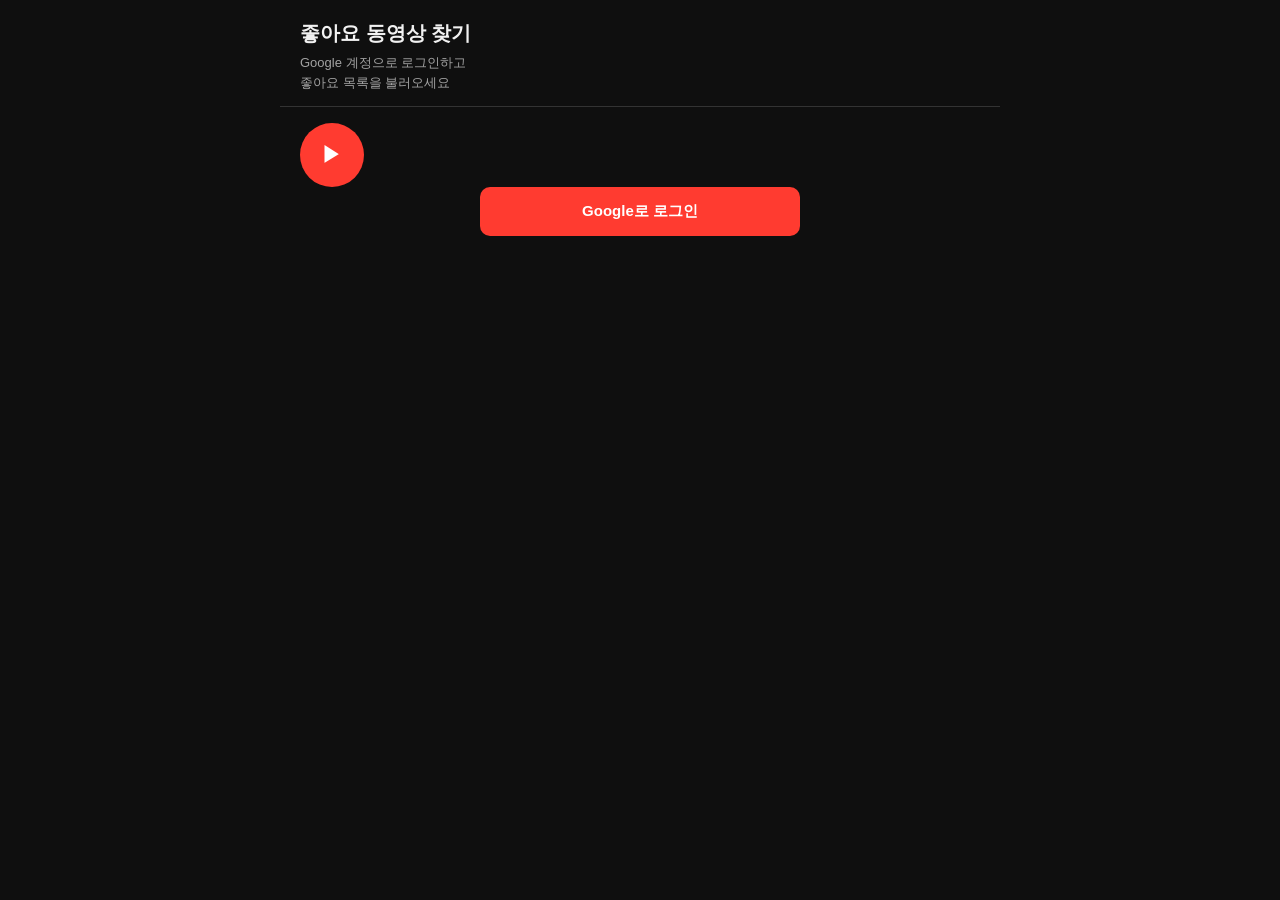
==== index.html @ 2f057a2c "Add files via upload" ====
<!DOCTYPE html>
<html lang="ko">
<head>
<meta charset="UTF-8" />
<meta name="viewport" content="width=device-width, initial-scale=1.0, viewport-fit=cover" />
<title>좋아요 동영상 찾기</title>
<link rel="stylesheet" href="styles.css" />
<script src="https://accounts.google.com/gsi/client" async defer></script>
</head>
<body>
  <div class="app">

    <!-- ===== 설정(클라이언트 ID 입력) 화면 ===== -->
    <section id="screen-setup" class="screen active">
      <header class="topbar">
        <h1>좋아요 동영상 찾기</h1>
        <p class="subtitle">유튜브에 좋아요 표시한 영상을 빠르게 검색하세요</p>
      </header>

      <main class="content">
        <div class="section">
          <div class="section-title"><span>처음 한 번만 설정하면 돼요</span></div>
          <ol class="setup-steps">
            <li><a href="https://console.cloud.google.com/apis/library/youtube.googleapis.com" target="_blank" rel="noopener">Google Cloud Console</a>에서 프로젝트를 만들고 <b>YouTube Data API v3</b>를 사용 설정하세요.</li>
            <li><a href="https://console.cloud.google.com/apis/credentials" target="_blank" rel="noopener">사용자 인증 정보</a> 메뉴에서 <b>OAuth 클라이언트 ID</b>(웹 애플리케이션)를 만드세요.</li>
            <li>승인된 자바스크립트 원본에 <code id="originHint">http://localhost:4174</code> 를 추가하세요.</li>
            <li>발급된 <b>클라이언트 ID</b>를 아래에 붙여넣으세요.</li>
          </ol>
          <input type="text" id="clientIdInput" class="text-input" placeholder="xxxxxxxx.apps.googleusercontent.com" />
          <p class="hint-text">클라이언트 ID는 이 브라우저에만 저장되며 외부로 전송되지 않아요.</p>
        </div>
        <div class="bottom-spacer"></div>
      </main>

      <div class="bottom-bar">
        <button type="button" id="saveClientIdBtn" class="primary-btn" disabled>저장하고 시작하기</button>
      </div>
    </section>

    <!-- ===== 로그인 화면 ===== -->
    <section id="screen-login" class="screen">
      <header class="topbar">
        <h1>좋아요 동영상 찾기</h1>
        <p class="subtitle">Google 계정으로 로그인하고<br />좋아요 목록을 불러오세요</p>
      </header>
      <main class="content center-content">
        <div class="login-icon">▶</div>
        <button type="button" id="loginBtn" class="primary-btn wide-btn">Google로 로그인</button>
      </main>
    </section>

    <!-- ===== 메인(검색) 화면 ===== -->
    <section id="screen-main" class="screen">
      <header class="topbar main-topbar">
        <div class="topbar-row">
          <h1>좋아요 동영상 찾기</h1>
          <button type="button" id="settingsBtn" class="icon-btn" title="설정">⋮</button>
        </div>
        <div class="sync-status" id="syncStatus">아직 동기화하지 않았어요</div>
      </header>

      <div class="search-bar">
        <input type="text" id="searchInput" class="search-input" placeholder="제목 또는 채널명으로 검색" />
        <select id="channelFilter" class="channel-select">
          <option value="">모든 채널</option>
        </select>
        <select id="sortSelect" class="channel-select">
          <option value="recent">최근 좋아요순</option>
          <option value="oldest">오래된 좋아요순</option>
          <option value="title">제목순</option>
          <option value="channel">채널순</option>
        </select>
      </div>

      <div class="result-count" id="resultCount"></div>

      <main class="content video-list" id="videoList"></main>

      <div class="bottom-bar">
        <button type="button" id="syncBtn" class="primary-btn">전체 동기화</button>
      </div>
    </section>

    <!-- ===== 동기화 진행 화면 ===== -->
    <section id="screen-syncing" class="screen">
      <div class="loading-wrap">
        <div class="spinner"></div>
        <div class="loading-text" id="syncingText">좋아요 목록을 불러오는 중...</div>
        <div class="loading-sub" id="syncingCount">0개</div>
      </div>
    </section>

  </div>

  <div class="settings-menu" id="settingsMenu" hidden>
    <button type="button" id="resyncMenuBtn" class="menu-item">전체 동기화</button>
    <button type="button" id="logoutMenuBtn" class="menu-item">로그아웃</button>
  </div>

  <div class="toast" id="toast"></div>

  <script src="app.js"></script>
</body>
</html>
---- styles.css ----
* {
  box-sizing: border-box;
  margin: 0;
  padding: 0;
}

:root {
  --bg: #0f0f0f;
  --surface: #1a1a1a;
  --surface-2: #242424;
  --border: #333;
  --text: #f1f1f1;
  --text-dim: #a3a3a3;
  --accent: #ff3b30;
  --accent-dim: #7a1f1a;
  --radius: 12px;
}

html, body {
  height: 100%;
  background: var(--bg);
  color: var(--text);
  font-family: -apple-system, BlinkMacSystemFont, "Segoe UI", "Malgun Gothic", sans-serif;
}

.app {
  max-width: 720px;
  margin: 0 auto;
  min-height: 100vh;
  display: flex;
  flex-direction: column;
  background: var(--bg);
}

.screen {
  display: none;
  flex-direction: column;
  min-height: 100vh;
}
.screen.active {
  display: flex;
}

.topbar {
  padding: 20px 20px 14px;
  border-bottom: 1px solid var(--border);
}
.topbar h1 {
  font-size: 20px;
  font-weight: 700;
}
.subtitle {
  margin-top: 6px;
  font-size: 13px;
  color: var(--text-dim);
  line-height: 1.5;
}
.topbar-row {
  display: flex;
  align-items: center;
  justify-content: space-between;
}
.main-topbar {
  padding-bottom: 10px;
}
.sync-status {
  margin-top: 8px;
  font-size: 12px;
  color: var(--text-dim);
}

.content {
  flex: 1;
  padding: 16px 20px;
  overflow-y: auto;
}
.center-content {
  align-items: center;
  justify-content: center;
  text-align: center;
  gap: 20px;
}

.section {
  margin-bottom: 22px;
}
.section-title {
  font-size: 14px;
  font-weight: 600;
  margin-bottom: 10px;
}

.setup-steps {
  list-style: none;
  counter-reset: step;
  display: flex;
  flex-direction: column;
  gap: 14px;
  margin-bottom: 18px;
}
.setup-steps li {
  counter-increment: step;
  position: relative;
  padding-left: 30px;
  font-size: 13.5px;
  line-height: 1.6;
  color: #d8d8d8;
}
.setup-steps li::before {
  content: counter(step);
  position: absolute;
  left: 0;
  top: 0;
  width: 20px;
  height: 20px;
  border-radius: 50%;
  background: var(--accent);
  color: #fff;
  font-size: 11px;
  font-weight: 700;
  display: flex;
  align-items: center;
  justify-content: center;
}
.setup-steps a {
  color: #6cb4ff;
}
.setup-steps code {
  background: var(--surface-2);
  padding: 2px 6px;
  border-radius: 4px;
  font-size: 12px;
}

.text-input, .search-input {
  width: 100%;
  background: var(--surface);
  border: 1px solid var(--border);
  border-radius: 10px;
  padding: 13px 14px;
  color: var(--text);
  font-size: 14px;
  outline: none;
}
.text-input:focus, .search-input:focus {
  border-color: var(--accent);
}
.hint-text {
  margin-top: 10px;
  font-size: 12px;
  color: var(--text-dim);
}

.bottom-spacer {
  height: 90px;
}

.bottom-bar {
  padding: 14px 20px calc(14px + env(safe-area-inset-bottom));
  border-top: 1px solid var(--border);
  background: var(--bg);
}
.bottom-bar.two-btn {
  display: flex;
  gap: 10px;
}

.primary-btn {
  width: 100%;
  padding: 15px;
  border: none;
  border-radius: 10px;
  background: var(--accent);
  color: #fff;
  font-size: 15px;
  font-weight: 700;
  cursor: pointer;
}
.primary-btn:disabled {
  background: var(--accent-dim);
  color: #ccc;
  cursor: not-allowed;
}
.wide-btn {
  max-width: 320px;
}

.link-btn {
  background: none;
  border: none;
  color: var(--text-dim);
  font-size: 13px;
  text-decoration: underline;
  cursor: pointer;
  padding: 8px;
}

.login-icon {
  width: 64px;
  height: 64px;
  border-radius: 50%;
  background: var(--accent);
  display: flex;
  align-items: center;
  justify-content: center;
  font-size: 22px;
  color: #fff;
}

.icon-btn {
  background: none;
  border: none;
  color: var(--text);
  font-size: 20px;
  cursor: pointer;
  padding: 4px 10px;
}

.search-bar {
  display: flex;
  gap: 8px;
  padding: 12px 20px;
  border-bottom: 1px solid var(--border);
  flex-wrap: wrap;
}
.search-input {
  flex: 1 1 200px;
}
.channel-select {
  flex: 1 1 120px;
  background: var(--surface);
  border: 1px solid var(--border);
  border-radius: 10px;
  padding: 12px 10px;
  color: var(--text);
  font-size: 13px;
  outline: none;
}

.result-count {
  padding: 10px 20px 0;
  font-size: 12px;
  color: var(--text-dim);
}

.video-list {
  display: flex;
  flex-direction: column;
  gap: 10px;
  padding-bottom: 100px;
}

.video-card {
  display: flex;
  gap: 12px;
  background: var(--surface);
  border-radius: var(--radius);
  overflow: hidden;
  text-decoration: none;
  color: var(--text);
  border: 1px solid var(--border);
}
.video-card:active {
  background: var(--surface-2);
}
.video-thumb {
  width: 140px;
  min-width: 140px;
  aspect-ratio: 16/9;
  object-fit: cover;
  background: #000;
}
.video-info {
  padding: 8px 10px 8px 0;
  display: flex;
  flex-direction: column;
  justify-content: center;
  min-width: 0;
}
.video-title {
  font-size: 13.5px;
  font-weight: 600;
  line-height: 1.4;
  display: -webkit-box;
  -webkit-line-clamp: 2;
  -webkit-box-orient: vertical;
  overflow: hidden;
}
.video-channel {
  margin-top: 6px;
  font-size: 12px;
  color: var(--text-dim);
  white-space: nowrap;
  overflow: hidden;
  text-overflow: ellipsis;
}
.video-date {
  margin-top: 4px;
  font-size: 11px;
  color: #7a7a7a;
}
.video-card.unavailable {
  opacity: 0.5;
}

.empty-state {
  text-align: center;
  padding: 60px 20px;
  color: var(--text-dim);
  font-size: 13.5px;
  line-height: 1.6;
}

.loading-wrap {
  flex: 1;
  display: flex;
  flex-direction: column;
  align-items: center;
  justify-content: center;
  gap: 16px;
}
.spinner {
  width: 40px;
  height: 40px;
  border: 3px solid var(--border);
  border-top-color: var(--accent);
  border-radius: 50%;
  animation: spin 0.8s linear infinite;
}
@keyframes spin {
  to { transform: rotate(360deg); }
}
.loading-text {
  font-size: 14px;
  color: var(--text);
}
.loading-sub {
  font-size: 12px;
  color: var(--text-dim);
}

.settings-menu {
  position: fixed;
  top: 54px;
  right: max(16px, calc(50% - 360px + 16px));
  background: var(--surface);
  border: 1px solid var(--border);
  border-radius: 10px;
  overflow: hidden;
  z-index: 20;
  box-shadow: 0 8px 24px rgba(0,0,0,0.4);
}
.menu-item {
  display: block;
  width: 100%;
  text-align: left;
  padding: 12px 18px;
  background: none;
  border: none;
  color: var(--text);
  font-size: 13.5px;
  cursor: pointer;
  white-space: nowrap;
}
.menu-item:hover {
  background: var(--surface-2);
}

.toast {
  position: fixed;
  left: 50%;
  bottom: 100px;
  transform: translate(-50%, 20px);
  background: #2c2c2c;
  color: #fff;
  padding: 12px 18px;
  border-radius: 30px;
  font-size: 13px;
  opacity: 0;
  pointer-events: none;
  transition: all 0.25s ease;
  z-index: 50;
  white-space: nowrap;
}
.toast.show {
  opacity: 1;
  transform: translate(-50%, 0);
}
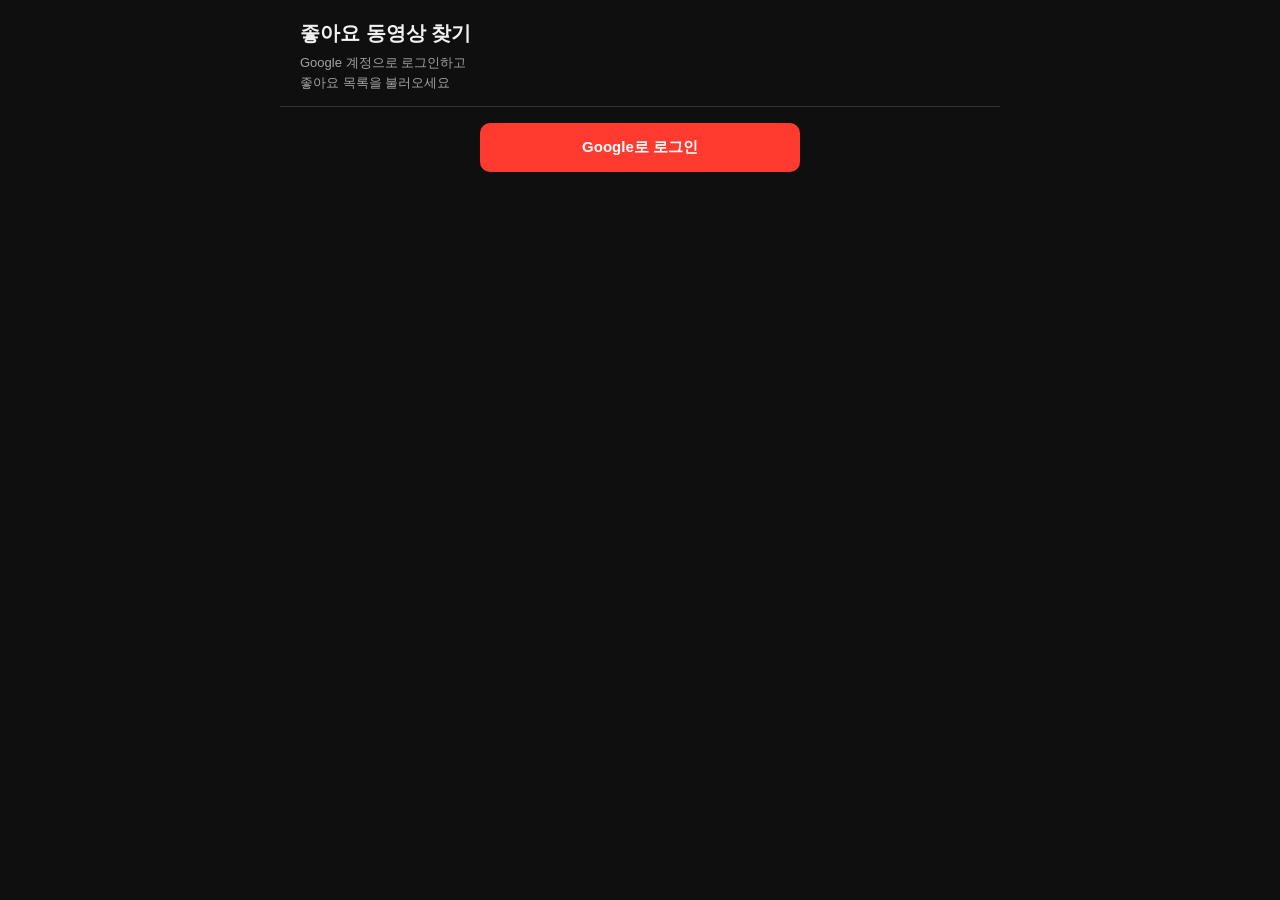
==== commit 2ebe178b: "Add files via upload" ====
--- a/index.html
+++ b/index.html
@@ -44,7 +44,6 @@
         <p class="subtitle">Google 계정으로 로그인하고<br />좋아요 목록을 불러오세요</p>
       </header>
       <main class="content center-content">
-        <div class="login-icon">▶</div>
         <button type="button" id="loginBtn" class="primary-btn wide-btn">Google로 로그인</button>
       </main>
     </section>
--- a/styles.css
+++ b/styles.css
@@ -195,17 +195,6 @@
   padding: 8px;
 }
 
-.login-icon {
-  width: 64px;
-  height: 64px;
-  border-radius: 50%;
-  background: var(--accent);
-  display: flex;
-  align-items: center;
-  justify-content: center;
-  font-size: 22px;
-  color: #fff;
-}
 
 .icon-btn {
   background: none;
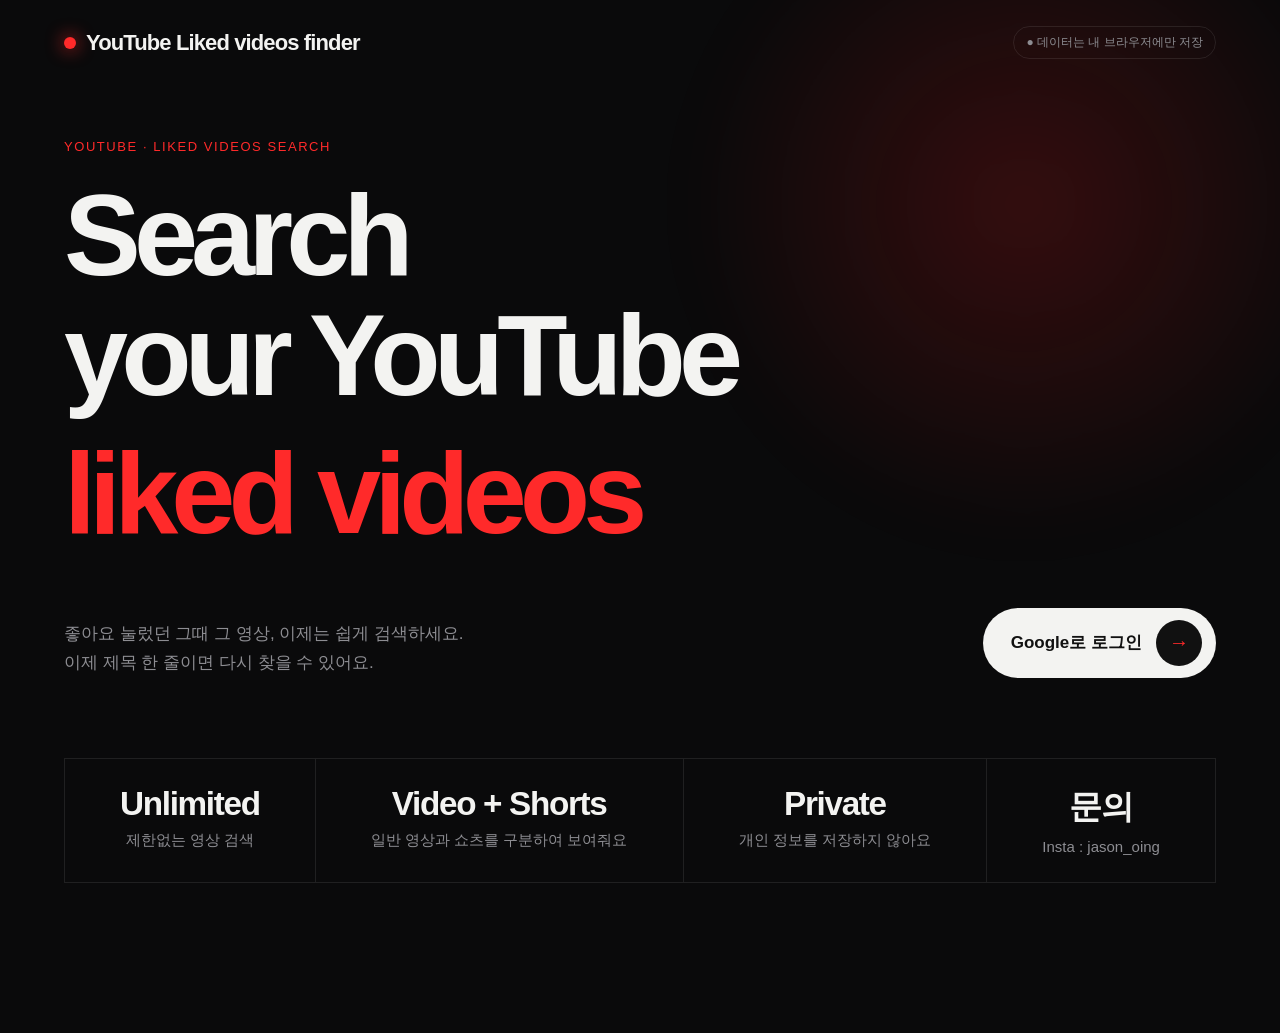
==== commit eac015a7: "Add files via upload" ====
--- a/index.html
+++ b/index.html
@@ -3,81 +3,98 @@
 <head>
 <meta charset="UTF-8" />
 <meta name="viewport" content="width=device-width, initial-scale=1.0, viewport-fit=cover" />
-<title>좋아요 동영상 찾기</title>
+<title>YouTube Liked videos finder</title>
 <link rel="stylesheet" href="styles.css" />
 <script src="https://accounts.google.com/gsi/client" async defer></script>
 </head>
 <body>
   <div class="app">
 
+    <header class="top">
+      <div class="logo">YouTube Liked videos finder</div>
+      <span class="tag">● 데이터는 내 브라우저에만 저장</span>
+    </header>
+
     <!-- ===== 설정(클라이언트 ID 입력) 화면 ===== -->
     <section id="screen-setup" class="screen active">
-      <header class="topbar">
-        <h1>좋아요 동영상 찾기</h1>
-        <p class="subtitle">유튜브에 좋아요 표시한 영상을 빠르게 검색하세요</p>
-      </header>
-
-      <main class="content">
-        <div class="section">
-          <div class="section-title"><span>처음 한 번만 설정하면 돼요</span></div>
-          <ol class="setup-steps">
-            <li><a href="https://console.cloud.google.com/apis/library/youtube.googleapis.com" target="_blank" rel="noopener">Google Cloud Console</a>에서 프로젝트를 만들고 <b>YouTube Data API v3</b>를 사용 설정하세요.</li>
-            <li><a href="https://console.cloud.google.com/apis/credentials" target="_blank" rel="noopener">사용자 인증 정보</a> 메뉴에서 <b>OAuth 클라이언트 ID</b>(웹 애플리케이션)를 만드세요.</li>
-            <li>승인된 자바스크립트 원본에 <code id="originHint">http://localhost:4174</code> 를 추가하세요.</li>
-            <li>발급된 <b>클라이언트 ID</b>를 아래에 붙여넣으세요.</li>
-          </ol>
-          <input type="text" id="clientIdInput" class="text-input" placeholder="xxxxxxxx.apps.googleusercontent.com" />
-          <p class="hint-text">클라이언트 ID는 이 브라우저에만 저장되며 외부로 전송되지 않아요.</p>
-        </div>
-        <div class="bottom-spacer"></div>
-      </main>
-
-      <div class="bottom-bar">
+      <div class="wrap narrow">
+        <div class="kicker">Setup</div>
+        <h2 class="page-title">처음 한 번만<br /><span class="outline">설정하세요</span></h2>
+        <ol class="setup-steps">
+          <li><a href="https://console.cloud.google.com/apis/library/youtube.googleapis.com" target="_blank" rel="noopener">Google Cloud Console</a>에서 프로젝트를 만들고 <b>YouTube Data API v3</b>를 사용 설정하세요.</li>
+          <li><a href="https://console.cloud.google.com/apis/credentials" target="_blank" rel="noopener">사용자 인증 정보</a> 메뉴에서 <b>OAuth 클라이언트 ID</b>(웹 애플리케이션)를 만드세요.</li>
+          <li>승인된 자바스크립트 원본에 <code id="originHint">http://localhost:4174</code> 를 추가하세요.</li>
+          <li>발급된 <b>클라이언트 ID</b>를 아래에 붙여넣으세요.</li>
+        </ol>
+        <input type="text" id="clientIdInput" class="text-input" placeholder="xxxxxxxx.apps.googleusercontent.com" />
+        <p class="hint-text">클라이언트 ID는 이 브라우저에만 저장되며 외부로 전송되지 않아요.</p>
         <button type="button" id="saveClientIdBtn" class="primary-btn" disabled>저장하고 시작하기</button>
       </div>
     </section>
 
     <!-- ===== 로그인 화면 ===== -->
     <section id="screen-login" class="screen">
-      <header class="topbar">
-        <h1>좋아요 동영상 찾기</h1>
-        <p class="subtitle">Google 계정으로 로그인하고<br />좋아요 목록을 불러오세요</p>
-      </header>
-      <main class="content center-content">
-        <button type="button" id="loginBtn" class="primary-btn wide-btn">Google로 로그인</button>
-      </main>
+      <div class="wrap hero">
+        <div class="kicker">YouTube · Liked videos search</div>
+        <h1 class="mega">Search<br />your YouTube<br /><span class="red">liked videos</span></h1>
+        <div class="hero-row">
+          <p>좋아요 눌렀던 그때 그 영상, 이제는 쉽게 검색하세요.<br />이제 제목 한 줄이면 다시 찾을 수 있어요.</p>
+          <button type="button" id="loginBtn" class="login-btn">Google로 로그인 <i>→</i></button>
+        </div>
+        <div class="stats">
+          <div><b>Unlimited</b><span>제한없는 영상 검색</span></div>
+          <div><b>Video + Shorts</b><span>일반 영상과 쇼츠를 구분하여 보여줘요</span></div>
+          <div><b>Private</b><span>개인 정보를 저장하지 않아요</span></div>
+          <div><b>문의</b><span>Insta : jason_oing</span></div>
+        </div>
+      </div>
     </section>
 
     <!-- ===== 메인(검색) 화면 ===== -->
     <section id="screen-main" class="screen">
-      <header class="topbar main-topbar">
-        <div class="topbar-row">
-          <h1>좋아요 동영상 찾기</h1>
-          <button type="button" id="settingsBtn" class="icon-btn" title="설정">⋮</button>
+      <div class="wrap">
+        <div class="lib-top">
+          <h2 class="page-title">Liked<br />videos</h2>
+          <div class="big">
+            <b id="resultNum">0</b>
+            <span id="resultCount"></span>
+            <span class="sync-status" id="syncStatus">아직 동기화하지 않았어요</span>
+          </div>
         </div>
-        <div class="sync-status" id="syncStatus">아직 동기화하지 않았어요</div>
-      </header>
 
-      <div class="search-bar">
-        <input type="text" id="searchInput" class="search-input" placeholder="제목 또는 채널명으로 검색" />
-        <select id="channelFilter" class="channel-select">
-          <option value="">모든 채널</option>
-        </select>
-        <select id="sortSelect" class="channel-select">
-          <option value="recent">최근 좋아요순</option>
-          <option value="oldest">오래된 좋아요순</option>
-          <option value="title">제목순</option>
-          <option value="channel">채널순</option>
-        </select>
+        <div class="bar">
+          <label class="search">
+            <span aria-hidden="true">⌕</span>
+            <input type="text" id="searchInput" placeholder="제목 또는 채널명으로 검색" />
+          </label>
+          <label class="sel-wrap">
+            <span class="sel-text" id="channelFilterText">모든 채널</span><svg class="sel-arrow" viewBox="0 0 12 8" width="12" height="8" aria-hidden="true"><path d="M1 1.5l5 5 5-5" fill="none" stroke="currentColor" stroke-width="1.8" stroke-linecap="round" stroke-linejoin="round"/></svg>
+            <select id="channelFilter" class="sel" aria-label="채널 필터">
+              <option value="">모든 채널</option>
+            </select>
+          </label>
+          <label class="sel-wrap">
+            <span class="sel-text" id="sortSelectText">최근 좋아요순</span><svg class="sel-arrow" viewBox="0 0 12 8" width="12" height="8" aria-hidden="true"><path d="M1 1.5l5 5 5-5" fill="none" stroke="currentColor" stroke-width="1.8" stroke-linecap="round" stroke-linejoin="round"/></svg>
+            <select id="sortSelect" class="sel" aria-label="정렬">
+              <option value="recent">최근 좋아요순</option>
+              <option value="oldest">오래된 좋아요순</option>
+              <option value="title">제목순</option>
+              <option value="channel">채널순</option>
+            </select>
+          </label>
+        </div>
+
+        <div class="kind-tabs" id="kindTabs" role="tablist" aria-label="영상 종류">
+          <button type="button" class="on" data-kind="all">전체 <i>0</i></button>
+          <button type="button" data-kind="video">일반 영상 <i>0</i></button>
+          <button type="button" data-kind="short">Shorts <i>0</i></button>
+          <button type="button" id="logoutBtn" class="logout-btn">로그아웃</button>
+        </div>
+
+        <main class="video-list" id="videoList"></main>
       </div>
 
-      <div class="result-count" id="resultCount"></div>
-
-      <main class="content video-list" id="videoList"></main>
-
-      <div class="bottom-bar">
-        <button type="button" id="syncBtn" class="primary-btn">전체 동기화</button>
-      </div>
+      <p class="foot-note">클릭하면 유튜브로 연결돼요</p>
     </section>
 
     <!-- ===== 동기화 진행 화면 ===== -->
@@ -91,11 +108,6 @@
 
   </div>
 
-  <div class="settings-menu" id="settingsMenu" hidden>
-    <button type="button" id="resyncMenuBtn" class="menu-item">전체 동기화</button>
-    <button type="button" id="logoutMenuBtn" class="menu-item">로그아웃</button>
-  </div>
-
   <div class="toast" id="toast"></div>
 
   <script src="app.js"></script>
--- a/styles.css
+++ b/styles.css
@@ -5,104 +5,522 @@
 }
 
 :root {
-  --bg: #0f0f0f;
-  --surface: #1a1a1a;
-  --surface-2: #242424;
-  --border: #333;
-  --text: #f1f1f1;
-  --text-dim: #a3a3a3;
-  --accent: #ff3b30;
-  --accent-dim: #7a1f1a;
-  --radius: 12px;
+  --bg: #0a0a0b;
+  --panel: #141416;
+  --panel-2: #1c1c1f;
+  --ink: #f3f3f1;
+  --muted: #8d8d92;
+  --line: rgba(255, 255, 255, 0.09);
+  --red: #ff2a2a;
+  --red-solid: #e50000;
+  --red-glow: rgba(255, 30, 30, 0.18);
+  /* side space of the whole page: grows with the screen, never below 24px */
+  --gutter: clamp(24px, 5vw, 72px);
 }
 
 html, body {
-  height: 100%;
   background: var(--bg);
-  color: var(--text);
-  font-family: -apple-system, BlinkMacSystemFont, "Segoe UI", "Malgun Gothic", sans-serif;
+  color: var(--ink);
+  min-height: 100%;
+  font-family: "Helvetica Neue", "Pretendard", "Apple SD Gothic Neo", "Noto Sans KR", "Malgun Gothic", Arial, sans-serif;
+  -webkit-font-smoothing: antialiased;
+}
+
+body {
+  min-height: 100vh;
+  overflow-x: hidden;
+}
+
+/* soft red glow in the corner */
+body::before {
+  content: "";
+  position: fixed;
+  inset: -20% -10% auto auto;
+  width: 60vw;
+  height: 60vw;
+  border-radius: 50%;
+  background: radial-gradient(circle, var(--red-glow), transparent 62%);
+  filter: blur(30px);
+  pointer-events: none;
+}
+
+a {
+  color: inherit;
+  text-decoration: none;
 }
 
 .app {
-  max-width: 720px;
-  margin: 0 auto;
+  position: relative;
   min-height: 100vh;
-  display: flex;
-  flex-direction: column;
-  background: var(--bg);
 }
 
 .screen {
   display: none;
   flex-direction: column;
-  min-height: 100vh;
+  min-height: calc(100vh - 80px);
 }
 .screen.active {
   display: flex;
 }
 
-.topbar {
-  padding: 20px 20px 14px;
-  border-bottom: 1px solid var(--border);
-}
-.topbar h1 {
+/* ---------- top bar ---------- */
+.top {
+  position: relative;
+  max-width: calc(1192px + 2 * var(--gutter));
+  margin: 0 auto;
+  padding: 26px var(--gutter) 0;
+  display: flex;
+  justify-content: space-between;
+  align-items: center;
+  gap: 12px;
+}
+.logo {
+  font-weight: 800;
+  letter-spacing: -0.04em;
+  font-size: 22px;
+  display: flex;
+  align-items: center;
+  gap: 10px;
+}
+.logo::before {
+  content: "";
+  width: 12px;
+  height: 12px;
+  border-radius: 50%;
+  background: var(--red);
+  box-shadow: 0 0 18px var(--red);
+}
+.tag {
+  font-size: 12px;
+  color: var(--muted);
+  border: 1px solid var(--line);
+  padding: 7px 12px;
+  border-radius: 999px;
+  white-space: nowrap;
+}
+
+.wrap {
+  position: relative;
+  max-width: calc(1192px + 2 * var(--gutter));
+  margin: 0 auto;
+  padding: 0 var(--gutter);
+  width: 100%;
+}
+.wrap.narrow {
+  max-width: 640px;
+  padding-top: 56px;
+  padding-bottom: 60px;
+}
+
+.kicker {
+  color: var(--red);
+  font-size: 13px;
+  letter-spacing: 0.12em;
+  text-transform: uppercase;
+  margin-bottom: 22px;
+}
+
+.outline {
+  color: transparent;
+  -webkit-text-stroke: 1.5px var(--ink);
+}
+.red {
+  color: var(--red);
+}
+
+/* ---------- login hero ---------- */
+.hero {
+  padding: 80px var(--gutter) 150px;
+}
+h1.mega {
+  font-size: clamp(56px, 9vw, 140px);
+  line-height: 1.04;
+  letter-spacing: -0.06em;
+  font-weight: 800;
+  word-break: keep-all;
+}
+h1.mega .outline {
+  -webkit-text-stroke-width: 2px;
+}
+/* a little breathing room between "your YouTube" and "liked videos" */
+h1.mega .red {
+  display: inline-block;
+  margin-top: 0.16em;
+}
+.hero-row {
+  display: flex;
+  justify-content: space-between;
+  align-items: flex-end;
+  gap: 40px;
+  margin-top: 54px;
+  flex-wrap: wrap;
+}
+.hero p {
+  max-width: 420px;
+  color: var(--muted);
+  line-height: 1.7;
+  font-size: 17px;
+  word-break: keep-all;
+}
+.login-btn {
+  display: inline-flex;
+  align-items: center;
+  gap: 14px;
+  background: var(--ink);
+  color: #111;
+  border: 0;
+  padding: 12px 14px 12px 28px;
+  border-radius: 999px;
+  font: inherit;
+  font-size: 17px;
+  font-weight: 700;
+  cursor: pointer;
+  transition: transform 0.25s, background 0.25s, color 0.25s;
+}
+.login-btn i {
+  width: 46px;
+  height: 46px;
+  border-radius: 50%;
+  background: #111;
+  color: var(--red);
+  display: grid;
+  place-items: center;
+  font-style: normal;
   font-size: 20px;
-  font-weight: 700;
-}
-.subtitle {
-  margin-top: 6px;
+  transition: transform 0.25s;
+}
+.login-btn:hover:not(:disabled) {
+  background: var(--red-solid);
+  color: #fff;
+}
+.login-btn:hover:not(:disabled) i {
+  transform: rotate(-45deg);
+}
+.login-btn:disabled {
+  opacity: 0.5;
+  cursor: not-allowed;
+}
+/* Four boxed cells: a frame (top, bottom, left, right) with three dividers.
+   Each cell is as wide as its own text plus an equal share of the spare room,
+   and the text is centred inside it. */
+.stats {
+  display: flex;
+  align-items: stretch;
+  border-top: 1px solid var(--line);
+  border-bottom: 1px solid var(--line);
+  border-left: 1px solid var(--line);
+  margin-top: 80px;
+}
+.stats > div {
+  flex: 1 1 auto;
+  padding: 26px clamp(16px, 2.4vw, 40px);
+  border-right: 1px solid var(--line);
+  text-align: center;
+}
+.stats b {
+  display: block;
+  font-size: clamp(22px, 2.6vw, 36px);
+  letter-spacing: -0.04em;
+  white-space: nowrap;
+  margin-bottom: 8px;
+}
+.stats span {
+  color: var(--muted);
+  font-size: 15px;
+}
+
+/* ---------- library ---------- */
+.page-title {
+  font-size: clamp(44px, 8vw, 110px);
+  line-height: 1;
+  letter-spacing: -0.055em;
+  font-weight: 800;
+  word-break: keep-all;
+}
+.wrap.narrow .page-title {
+  font-size: clamp(40px, 8vw, 72px);
+  margin-bottom: 34px;
+}
+.lib-top {
+  padding: 64px 0 26px;
+  display: flex;
+  justify-content: space-between;
+  align-items: flex-end;
+  flex-wrap: wrap;
+  gap: 20px;
+}
+.big {
+  text-align: right;
+  color: var(--muted);
   font-size: 13px;
-  color: var(--text-dim);
-  line-height: 1.5;
-}
-.topbar-row {
+  line-height: 1.6;
+}
+.big b {
+  display: block;
+  color: var(--red);
+  font-size: 64px;
+  letter-spacing: -0.05em;
+  line-height: 1;
+}
+.big span {
+  display: block;
+}
+
+.bar {
+  display: flex;
+  gap: 10px;
+  flex-wrap: wrap;
+  margin-bottom: 26px;
+}
+.search {
+  flex: 1 1 300px;
   display: flex;
   align-items: center;
-  justify-content: space-between;
-}
-.main-topbar {
-  padding-bottom: 10px;
-}
-.sync-status {
-  margin-top: 8px;
-  font-size: 12px;
-  color: var(--text-dim);
-}
-
-.content {
+  gap: 12px;
+  background: var(--panel);
+  border: 1px solid var(--line);
+  border-radius: 16px;
+  padding: 0 20px;
+  color: var(--muted);
+}
+.search:focus-within {
+  border-color: var(--red);
+  box-shadow: 0 0 0 4px var(--red-glow);
+}
+.search input {
   flex: 1;
-  padding: 16px 20px;
-  overflow-y: auto;
-}
-.center-content {
+  min-width: 0;
+  background: transparent;
+  border: 0;
+  outline: none;
+  color: var(--ink);
+  font: inherit;
+  font-size: 16px;
+  padding: 18px 0;
+}
+/* Filter boxes: the visible text + arrow are centred in the box; the real
+   <select> sits invisibly on top so clicking / keyboard / mobile pickers work. */
+.sel-wrap {
+  position: relative;
+  display: flex;
   align-items: center;
   justify-content: center;
-  text-align: center;
-  gap: 20px;
-}
-
-.section {
+  gap: 10px;
+  height: 58px;
+  min-width: 150px;
+  padding: 0 20px;
+  background: var(--panel);
+  color: var(--ink);
+  border: 1px solid var(--line);
+  border-radius: 16px;
+  font-size: 14px;
+  cursor: pointer;
+}
+.sel-wrap:focus-within {
+  border-color: var(--red);
+}
+.sel-text {
+  max-width: 190px;
+  white-space: nowrap;
+  overflow: hidden;
+  text-overflow: ellipsis;
+}
+.sel-arrow {
+  flex: none;
+  color: var(--muted);
+}
+.sel {
+  position: absolute;
+  inset: 0;
+  width: 100%;
+  height: 100%;
+  opacity: 0;
+  cursor: pointer;
+  font-size: 16px; /* avoids the iOS zoom-on-focus */
+}
+
+.kind-tabs {
+  display: flex;
+  gap: 8px;
+  flex-wrap: wrap;
   margin-bottom: 22px;
 }
-.section-title {
-  font-size: 14px;
+.kind-tabs button {
+  border: 1px solid var(--line);
+  background: transparent;
+  color: var(--muted);
+  padding: 9px 16px;
+  border-radius: 999px;
+  font: inherit;
+  font-size: 13px;
+  cursor: pointer;
+  transition: 0.2s;
+}
+.kind-tabs button i {
+  font-style: normal;
+  margin-left: 4px;
+  opacity: 0.7;
+}
+.kind-tabs button:hover {
+  color: var(--ink);
+  border-color: var(--ink);
+}
+.kind-tabs button.on {
+  background: var(--red-solid);
+  border-color: var(--red-solid);
+  color: #fff;
+  font-weight: 700;
+}
+
+/* logout sits at the right end of the same row as the kind tabs */
+.kind-tabs .logout-btn {
+  margin-left: auto;
+}
+.kind-tabs .logout-btn:hover {
+  color: #fff;
+  border-color: var(--red);
+  background: var(--red-solid);
+}
+
+.video-kind {
+  display: inline-block;
+  background: var(--red-solid);
+  color: #fff;
+  font-size: 11px;
+  font-weight: 800;
+  letter-spacing: 0.06em;
+  padding: 3px 8px;
+  border-radius: 6px;
+  margin-right: 6px;
+  vertical-align: middle;
+}
+
+.video-list {
+  display: grid;
+  grid-template-columns: repeat(2, 1fr);
+  gap: 14px;
+  padding-bottom: 80px;
+  counter-reset: item;
+}
+.video-card {
+  counter-increment: item;
+  display: flex;
+  gap: 18px;
+  align-items: center;
+  background: var(--panel);
+  border: 1px solid var(--line);
+  border-radius: 22px;
+  padding: 12px;
+  position: relative;
+  overflow: hidden;
+  color: var(--ink);
+  min-width: 0;
+  transition: transform 0.3s cubic-bezier(0.2, 0.8, 0.2, 1), border-color 0.2s;
+}
+.video-card::after {
+  content: counter(item, decimal-leading-zero);
+  position: absolute;
+  right: 20px;
+  top: 10px;
+  font-size: 34px;
+  font-weight: 800;
+  color: rgba(255, 255, 255, 0.05);
+  letter-spacing: -0.05em;
+  pointer-events: none;
+}
+.video-card:hover {
+  transform: translateY(-4px);
+  border-color: rgba(255, 42, 42, 0.6);
+}
+.video-card.unavailable {
+  opacity: 0.45;
+}
+.video-thumb {
+  width: 168px;
+  flex: none;
+  aspect-ratio: 16 / 10;
+  object-fit: cover;
+  border-radius: 14px;
+  background: linear-gradient(135deg, #2b2b2e, #1a1a1c);
+}
+.video-info {
+  min-width: 0;
+  padding-right: 34px;
+}
+.video-title {
+  font-size: 17px;
+  line-height: 1.35;
+  letter-spacing: -0.02em;
   font-weight: 600;
   margin-bottom: 10px;
-}
-
+  display: -webkit-box;
+  -webkit-line-clamp: 2;
+  -webkit-box-orient: vertical;
+  overflow: hidden;
+  word-break: break-word;
+}
+.video-channel {
+  display: inline-block;
+  max-width: 100%;
+  color: var(--red);
+  border: 1px solid rgba(255, 42, 42, 0.45);
+  border-radius: 999px;
+  padding: 3px 10px;
+  font-size: 12px;
+  white-space: nowrap;
+  overflow: hidden;
+  text-overflow: ellipsis;
+  vertical-align: middle;
+}
+.video-date {
+  display: inline-block;
+  margin-left: 8px;
+  font-size: 13px;
+  color: var(--muted);
+  vertical-align: middle;
+}
+
+.empty-state {
+  grid-column: 1 / -1;
+  text-align: center;
+  padding: 90px 0;
+  color: var(--muted);
+  font-size: 17px;
+  line-height: 1.7;
+}
+
+/* ---------- fixed footer note (main screen) ---------- */
+.foot-note {
+  position: fixed;
+  left: 0;
+  right: 0;
+  bottom: 0;
+  z-index: 15;
+  padding: 14px var(--gutter) calc(14px + env(safe-area-inset-bottom));
+  text-align: center;
+  font-size: 13px;
+  color: var(--muted);
+  background: rgba(10, 10, 11, 0.88);
+  backdrop-filter: blur(12px);
+  -webkit-backdrop-filter: blur(12px);
+  border-top: 1px solid var(--line);
+  pointer-events: none; /* never blocks clicks on the cards underneath */
+}
+
+/* ---------- setup (fallback screen) ---------- */
 .setup-steps {
   list-style: none;
   counter-reset: step;
   display: flex;
   flex-direction: column;
   gap: 14px;
-  margin-bottom: 18px;
+  margin-bottom: 22px;
 }
 .setup-steps li {
   counter-increment: step;
   position: relative;
-  padding-left: 30px;
-  font-size: 13.5px;
+  padding-left: 32px;
+  font-size: 14px;
   line-height: 1.6;
   color: #d8d8d8;
 }
@@ -111,10 +529,10 @@
   position: absolute;
   left: 0;
   top: 0;
-  width: 20px;
-  height: 20px;
+  width: 22px;
+  height: 22px;
   border-radius: 50%;
-  background: var(--accent);
+  background: var(--red-solid);
   color: #fff;
   font-size: 11px;
   font-weight: 700;
@@ -123,183 +541,52 @@
   justify-content: center;
 }
 .setup-steps a {
-  color: #6cb4ff;
+  color: var(--red);
+  text-decoration: underline;
 }
 .setup-steps code {
-  background: var(--surface-2);
+  background: var(--panel-2);
   padding: 2px 6px;
   border-radius: 4px;
   font-size: 12px;
 }
-
-.text-input, .search-input {
+.text-input {
   width: 100%;
-  background: var(--surface);
-  border: 1px solid var(--border);
-  border-radius: 10px;
-  padding: 13px 14px;
-  color: var(--text);
-  font-size: 14px;
+  background: var(--panel);
+  border: 1px solid var(--line);
+  border-radius: 16px;
+  padding: 16px 18px;
+  color: var(--ink);
+  font-size: 15px;
   outline: none;
 }
-.text-input:focus, .search-input:focus {
-  border-color: var(--accent);
+.text-input:focus {
+  border-color: var(--red);
+  box-shadow: 0 0 0 4px var(--red-glow);
 }
 .hint-text {
-  margin-top: 10px;
+  margin: 10px 0 22px;
   font-size: 12px;
-  color: var(--text-dim);
-}
-
-.bottom-spacer {
-  height: 90px;
-}
-
-.bottom-bar {
-  padding: 14px 20px calc(14px + env(safe-area-inset-bottom));
-  border-top: 1px solid var(--border);
-  background: var(--bg);
-}
-.bottom-bar.two-btn {
-  display: flex;
-  gap: 10px;
-}
-
+  color: var(--muted);
+}
 .primary-btn {
   width: 100%;
-  padding: 15px;
+  padding: 16px;
   border: none;
-  border-radius: 10px;
-  background: var(--accent);
+  border-radius: 999px;
+  background: var(--red-solid);
   color: #fff;
-  font-size: 15px;
+  font: inherit;
+  font-size: 16px;
   font-weight: 700;
   cursor: pointer;
 }
 .primary-btn:disabled {
-  background: var(--accent-dim);
-  color: #ccc;
+  opacity: 0.4;
   cursor: not-allowed;
 }
-.wide-btn {
-  max-width: 320px;
-}
-
-.link-btn {
-  background: none;
-  border: none;
-  color: var(--text-dim);
-  font-size: 13px;
-  text-decoration: underline;
-  cursor: pointer;
-  padding: 8px;
-}
-
-
-.icon-btn {
-  background: none;
-  border: none;
-  color: var(--text);
-  font-size: 20px;
-  cursor: pointer;
-  padding: 4px 10px;
-}
-
-.search-bar {
-  display: flex;
-  gap: 8px;
-  padding: 12px 20px;
-  border-bottom: 1px solid var(--border);
-  flex-wrap: wrap;
-}
-.search-input {
-  flex: 1 1 200px;
-}
-.channel-select {
-  flex: 1 1 120px;
-  background: var(--surface);
-  border: 1px solid var(--border);
-  border-radius: 10px;
-  padding: 12px 10px;
-  color: var(--text);
-  font-size: 13px;
-  outline: none;
-}
-
-.result-count {
-  padding: 10px 20px 0;
-  font-size: 12px;
-  color: var(--text-dim);
-}
-
-.video-list {
-  display: flex;
-  flex-direction: column;
-  gap: 10px;
-  padding-bottom: 100px;
-}
-
-.video-card {
-  display: flex;
-  gap: 12px;
-  background: var(--surface);
-  border-radius: var(--radius);
-  overflow: hidden;
-  text-decoration: none;
-  color: var(--text);
-  border: 1px solid var(--border);
-}
-.video-card:active {
-  background: var(--surface-2);
-}
-.video-thumb {
-  width: 140px;
-  min-width: 140px;
-  aspect-ratio: 16/9;
-  object-fit: cover;
-  background: #000;
-}
-.video-info {
-  padding: 8px 10px 8px 0;
-  display: flex;
-  flex-direction: column;
-  justify-content: center;
-  min-width: 0;
-}
-.video-title {
-  font-size: 13.5px;
-  font-weight: 600;
-  line-height: 1.4;
-  display: -webkit-box;
-  -webkit-line-clamp: 2;
-  -webkit-box-orient: vertical;
-  overflow: hidden;
-}
-.video-channel {
-  margin-top: 6px;
-  font-size: 12px;
-  color: var(--text-dim);
-  white-space: nowrap;
-  overflow: hidden;
-  text-overflow: ellipsis;
-}
-.video-date {
-  margin-top: 4px;
-  font-size: 11px;
-  color: #7a7a7a;
-}
-.video-card.unavailable {
-  opacity: 0.5;
-}
-
-.empty-state {
-  text-align: center;
-  padding: 60px 20px;
-  color: var(--text-dim);
-  font-size: 13.5px;
-  line-height: 1.6;
-}
-
+
+/* ---------- syncing ---------- */
 .loading-wrap {
   flex: 1;
   display: flex;
@@ -307,63 +594,42 @@
   align-items: center;
   justify-content: center;
   gap: 16px;
+  min-height: 70vh;
 }
 .spinner {
-  width: 40px;
-  height: 40px;
-  border: 3px solid var(--border);
-  border-top-color: var(--accent);
+  width: 44px;
+  height: 44px;
+  border: 3px solid var(--line);
+  border-top-color: var(--red);
   border-radius: 50%;
   animation: spin 0.8s linear infinite;
 }
 @keyframes spin {
-  to { transform: rotate(360deg); }
+  to {
+    transform: rotate(360deg);
+  }
 }
 .loading-text {
-  font-size: 14px;
-  color: var(--text);
+  font-size: 16px;
 }
 .loading-sub {
-  font-size: 12px;
-  color: var(--text-dim);
-}
-
-.settings-menu {
-  position: fixed;
-  top: 54px;
-  right: max(16px, calc(50% - 360px + 16px));
-  background: var(--surface);
-  border: 1px solid var(--border);
-  border-radius: 10px;
-  overflow: hidden;
-  z-index: 20;
-  box-shadow: 0 8px 24px rgba(0,0,0,0.4);
-}
-.menu-item {
-  display: block;
-  width: 100%;
-  text-align: left;
-  padding: 12px 18px;
-  background: none;
-  border: none;
-  color: var(--text);
-  font-size: 13.5px;
-  cursor: pointer;
-  white-space: nowrap;
-}
-.menu-item:hover {
-  background: var(--surface-2);
-}
-
+  font-size: 40px;
+  font-weight: 800;
+  letter-spacing: -0.04em;
+  color: var(--red);
+}
+
+/* ---------- toast ---------- */
 .toast {
   position: fixed;
   left: 50%;
   bottom: 100px;
   transform: translate(-50%, 20px);
-  background: #2c2c2c;
+  background: var(--panel-2);
+  border: 1px solid var(--line);
   color: #fff;
-  padding: 12px 18px;
-  border-radius: 30px;
+  padding: 12px 20px;
+  border-radius: 999px;
   font-size: 13px;
   opacity: 0;
   pointer-events: none;
@@ -375,3 +641,86 @@
   opacity: 1;
   transform: translate(-50%, 0);
 }
+
+/* ---------- responsive ---------- */
+@media (max-width: 900px) {
+  .video-list {
+    grid-template-columns: 1fr;
+  }
+}
+/* tablets: 2 x 2, still framed by lines on both sides */
+@media (max-width: 940px) {
+  .stats {
+    display: grid;
+    grid-template-columns: repeat(2, minmax(0, 1fr));
+  }
+  .stats b {
+    white-space: normal;
+  }
+  .stats > div {
+    padding: 26px 12px;
+    border-bottom: 1px solid var(--line);
+  }
+  .stats > div:nth-child(n + 3) {
+    border-bottom: 0;
+  }
+}
+@media (max-width: 560px) {
+  .stats {
+    grid-template-columns: 1fr;
+  }
+  .stats > div,
+  .stats > div:nth-child(n + 3) {
+    border-bottom: 1px solid var(--line);
+  }
+  .stats > div:last-child {
+    border-bottom: 0;
+  }
+  .tag {
+    display: none;
+  }
+  .hero {
+    padding-top: 48px;
+  }
+  .video-card {
+    flex-direction: column;
+    align-items: stretch;
+    gap: 12px;
+  }
+  .video-thumb {
+    width: 100%;
+  }
+  .video-info {
+    padding: 0 6px 6px;
+  }
+  .sel-wrap {
+    flex: 1 1 calc(50% - 5px);
+    min-width: 0;
+    padding: 0 12px;
+  }
+  .sel-text {
+    max-width: 100%;
+  }
+  /* keep 전체 / 일반 / Shorts / 로그아웃 on one line */
+  .kind-tabs {
+    flex-wrap: nowrap;
+    gap: 6px;
+  }
+  .kind-tabs button {
+    padding: 8px 10px;
+    font-size: 12px;
+    white-space: nowrap;
+  }
+  .kind-tabs button i {
+    margin-left: 3px;
+  }
+}
+@media (max-width: 359px) {
+  .kind-tabs {
+    gap: 4px;
+  }
+  .kind-tabs button {
+    padding: 8px 7px;
+    font-size: 11px;
+  }
+}
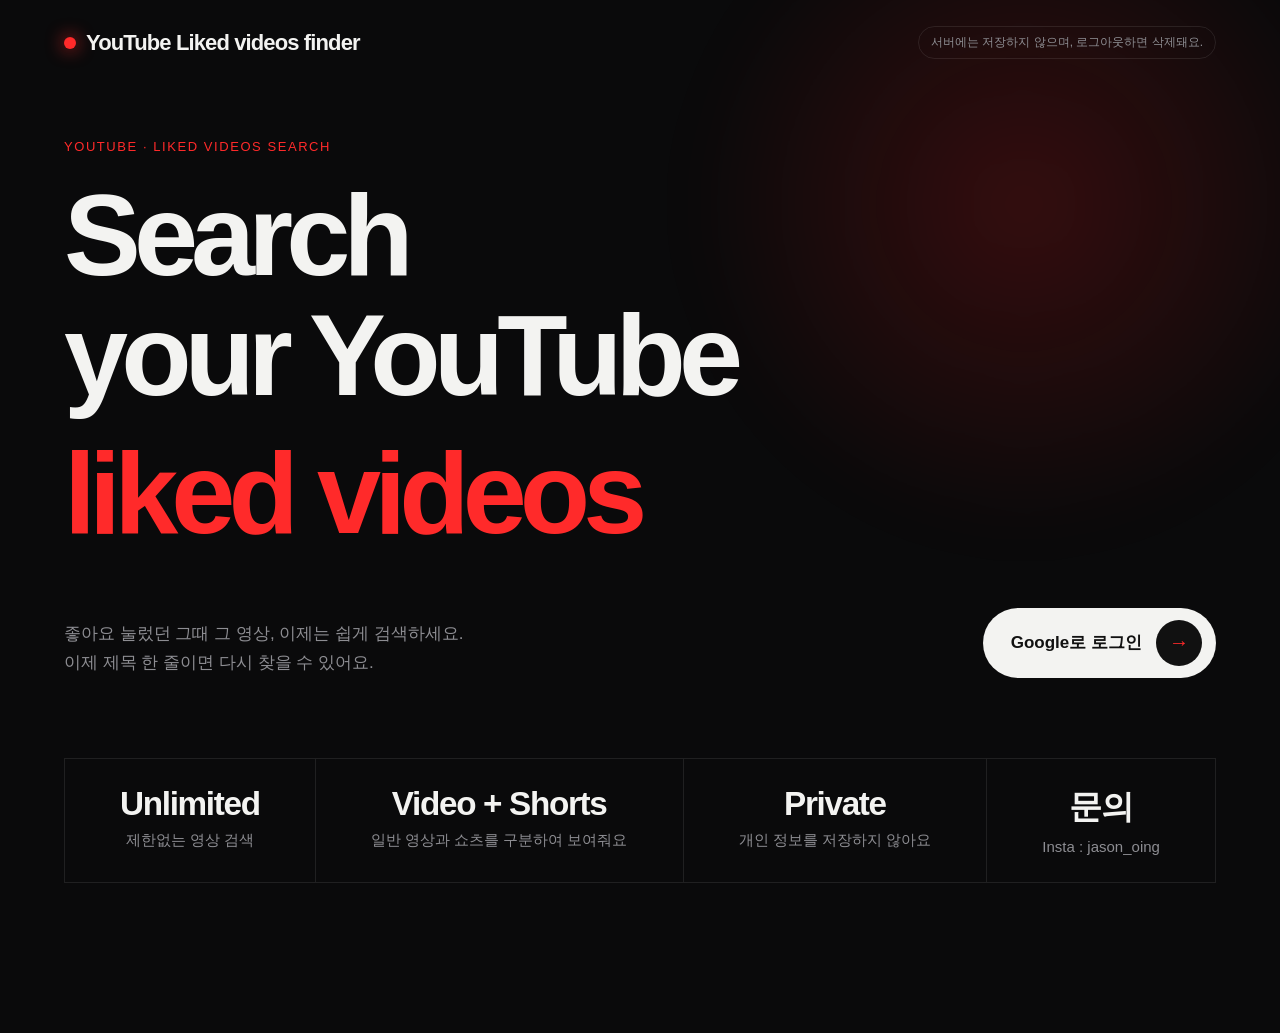
==== commit de90950d: "Add files via upload" ====
--- a/index.html
+++ b/index.html
@@ -12,7 +12,7 @@
 
     <header class="top">
       <div class="logo">YouTube Liked videos finder</div>
-      <span class="tag">● 데이터는 내 브라우저에만 저장</span>
+      <span class="tag">서버에는 저장하지 않으며, 로그아웃하면 삭제돼요.</span>
     </header>
 
     <!-- ===== 설정(클라이언트 ID 입력) 화면 ===== -->
--- a/styles.css
+++ b/styles.css
@@ -420,9 +420,9 @@
 .video-card::after {
   content: counter(item, decimal-leading-zero);
   position: absolute;
-  right: 20px;
-  top: 10px;
-  font-size: 34px;
+  right: 18px;
+  top: 12px;
+  font-size: 24px;
   font-weight: 800;
   color: rgba(255, 255, 255, 0.05);
   letter-spacing: -0.05em;
@@ -445,7 +445,8 @@
 }
 .video-info {
   min-width: 0;
-  padding-right: 34px;
+  /* keeps the title clear of the 01 / 02 ... number, even for 4 digits */
+  padding-right: 76px;
 }
 .video-title {
   font-size: 17px;
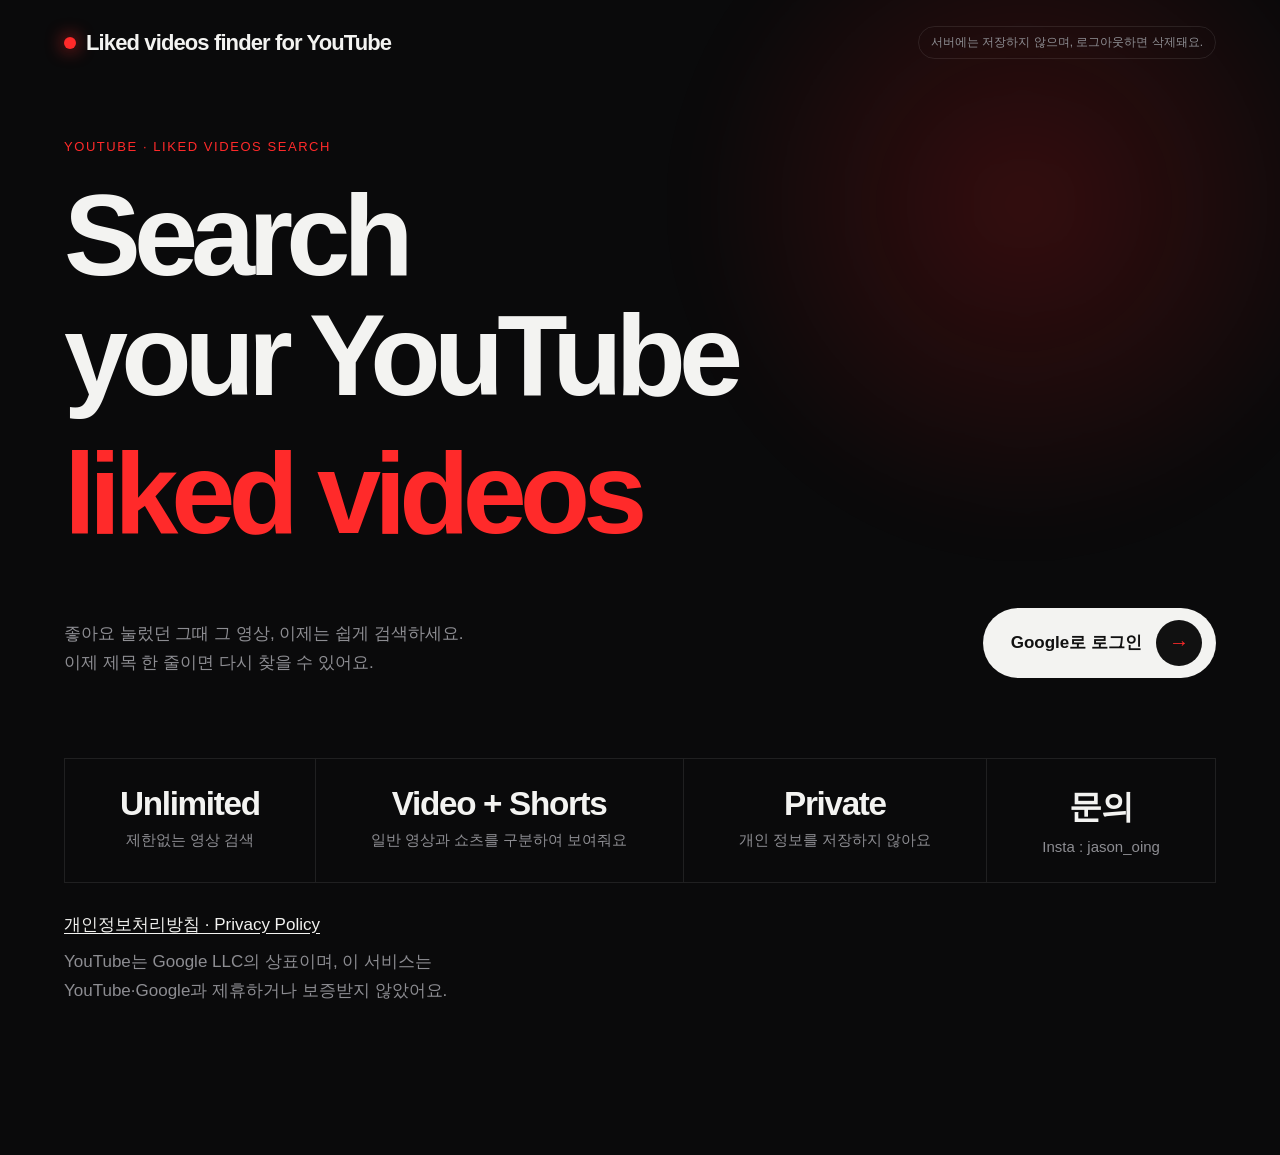
==== commit fc41bfea: "Add files via upload" ====
--- a/index.html
+++ b/index.html
@@ -3,7 +3,7 @@
 <head>
 <meta charset="UTF-8" />
 <meta name="viewport" content="width=device-width, initial-scale=1.0, viewport-fit=cover" />
-<title>YouTube Liked videos finder</title>
+<title>Liked videos finder for YouTube</title>
 <link rel="stylesheet" href="styles.css" />
 <script src="https://accounts.google.com/gsi/client" async defer></script>
 </head>
@@ -11,7 +11,7 @@
   <div class="app">
 
     <header class="top">
-      <div class="logo">YouTube Liked videos finder</div>
+      <div class="logo">Liked videos finder for YouTube</div>
       <span class="tag">서버에는 저장하지 않으며, 로그아웃하면 삭제돼요.</span>
     </header>
 
@@ -47,6 +47,10 @@
           <div><b>Private</b><span>개인 정보를 저장하지 않아요</span></div>
           <div><b>문의</b><span>Insta : jason_oing</span></div>
         </div>
+        <p class="legal">
+          <a href="privacy.html">개인정보처리방침 · Privacy Policy</a>
+          <span>YouTube는 Google LLC의 상표이며, 이 서비스는 YouTube·Google과 제휴하거나 보증받지 않았어요.</span>
+        </p>
       </div>
     </section>
 
--- a/styles.css
+++ b/styles.css
@@ -227,6 +227,86 @@
 .stats span {
   color: var(--muted);
   font-size: 15px;
+}
+
+/* small legal line at the bottom of the login screen */
+.legal {
+  margin-top: 28px;
+  display: flex;
+  flex-wrap: wrap;
+  gap: 8px 20px;
+  align-items: center;
+  font-size: 12.5px;
+  color: var(--muted);
+}
+.legal a {
+  color: var(--ink);
+  text-decoration: underline;
+  text-underline-offset: 3px;
+}
+
+/* ---------- privacy policy page ---------- */
+.doc {
+  max-width: 820px;
+  padding-top: 56px;
+  padding-bottom: 80px;
+  line-height: 1.75;
+  font-size: 15px;
+  color: #d8d8d8;
+}
+.doc-title {
+  font-size: clamp(34px, 6vw, 56px);
+  letter-spacing: -0.04em;
+  line-height: 1.1;
+  color: var(--ink);
+}
+.doc-meta {
+  margin: 10px 0 36px;
+  color: var(--muted);
+  font-size: 13px;
+}
+.doc h2 {
+  margin: 34px 0 10px;
+  font-size: 18px;
+  color: var(--ink);
+  letter-spacing: -0.02em;
+}
+.doc ul {
+  padding-left: 20px;
+}
+.doc li {
+  margin: 6px 0;
+}
+.doc a {
+  color: var(--red);
+  text-decoration: underline;
+  text-underline-offset: 3px;
+}
+.doc code {
+  background: var(--panel-2);
+  padding: 2px 6px;
+  border-radius: 4px;
+  font-size: 12.5px;
+  word-break: break-all;
+}
+.doc-sep {
+  margin: 64px 0 56px;
+  border: 0;
+  border-top: 1px solid var(--line);
+}
+.doc-back {
+  margin-top: 56px;
+}
+a.logo {
+  color: var(--ink);
+}
+.lang-link {
+  font-size: 12px;
+  color: var(--muted);
+  border: 1px solid var(--line);
+  padding: 7px 12px;
+  border-radius: 999px;
+  white-space: nowrap;
 }
 
 /* ---------- library ---------- */
@@ -725,3 +805,10 @@
     font-size: 11px;
   }
 }
+
+/* very narrow phones: keep the longer app name on one line */
+@media (max-width: 359px) {
+  .logo {
+    font-size: 17px;
+  }
+}
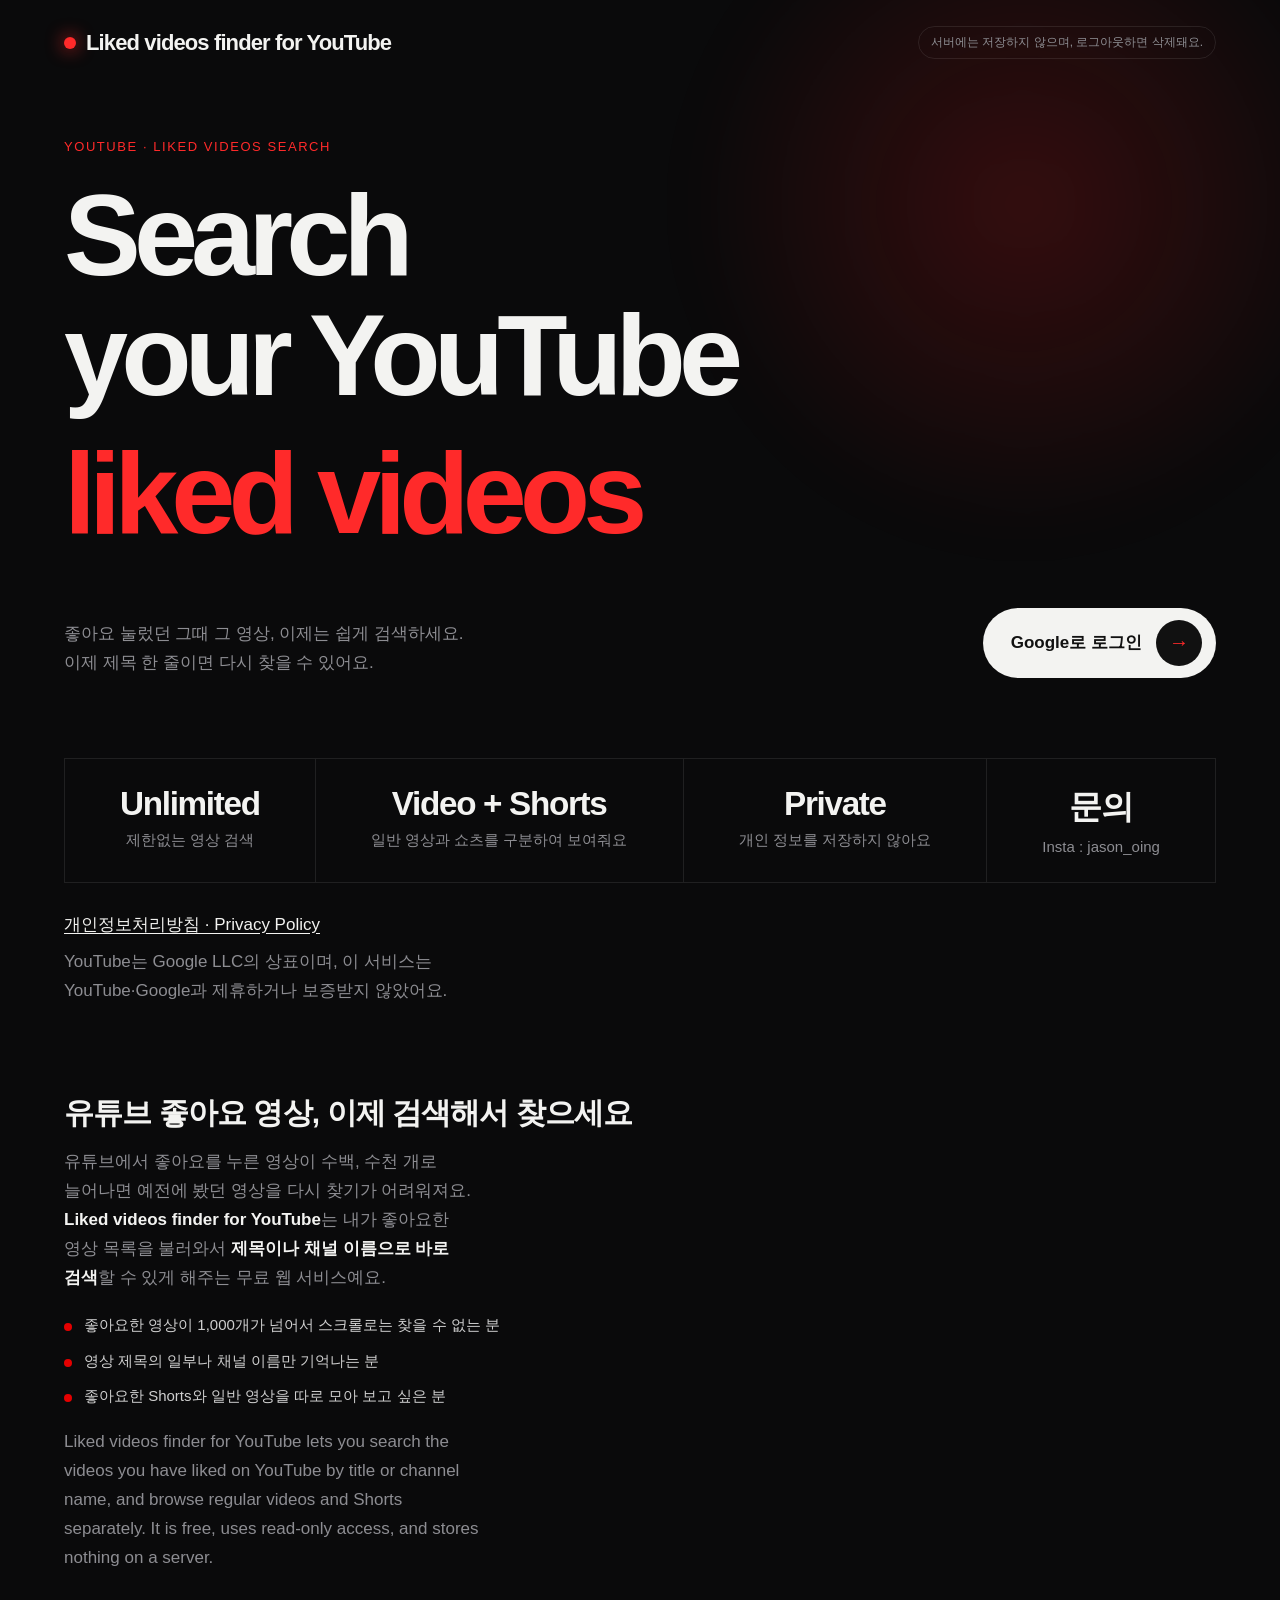
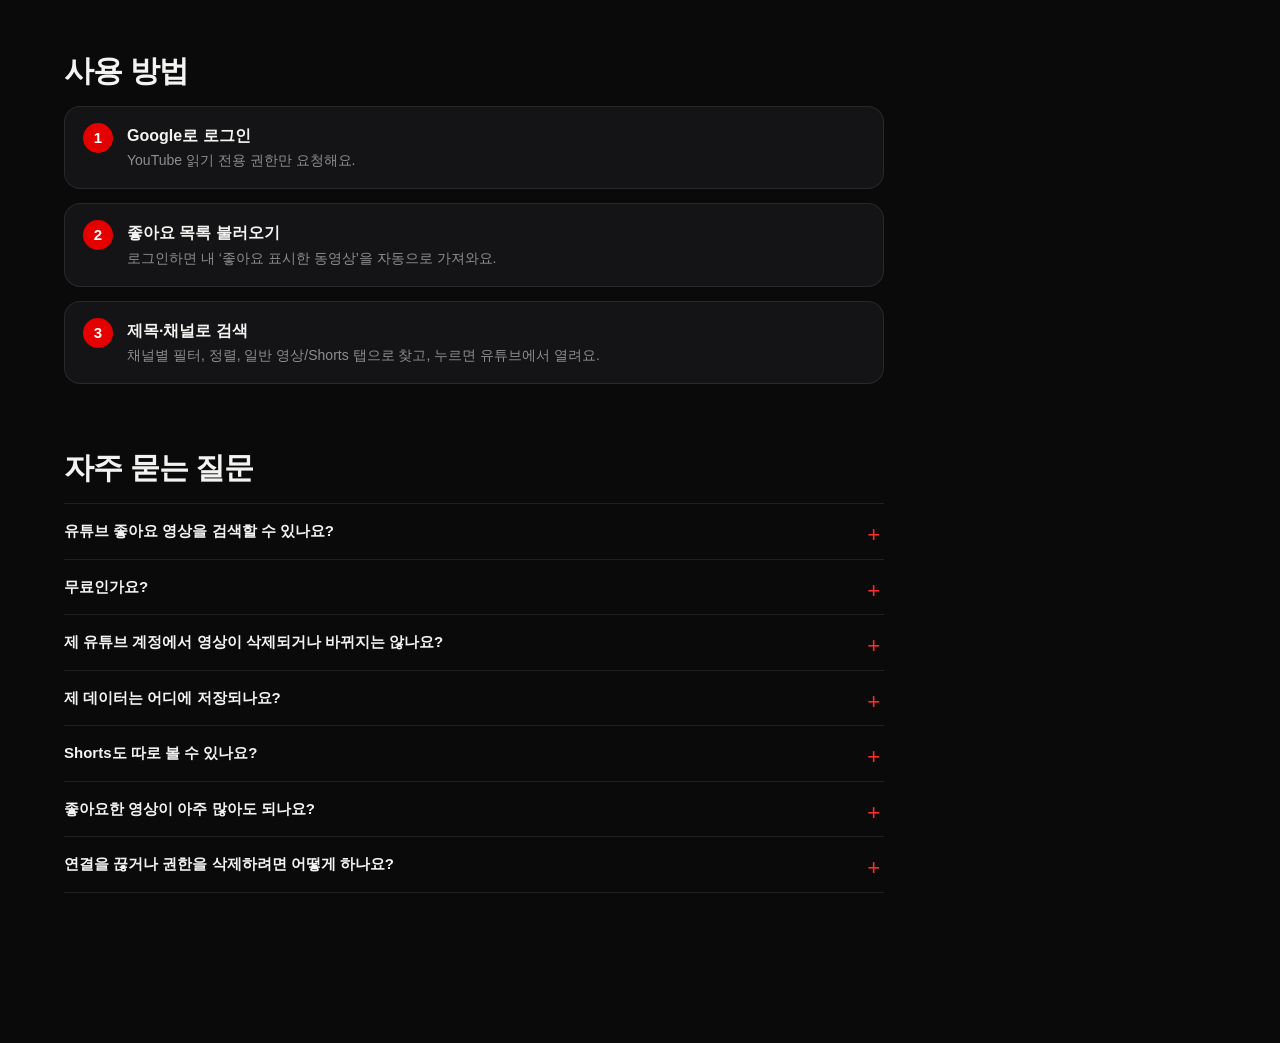
==== commit bf78a779: "Add files via upload" ====
--- a/index.html
+++ b/index.html
@@ -3,7 +3,51 @@
 <head>
 <meta charset="UTF-8" />
 <meta name="viewport" content="width=device-width, initial-scale=1.0, viewport-fit=cover" />
-<title>Liked videos finder for YouTube</title>
+<title>Liked videos finder for YouTube – 유튜브 좋아요 영상 검색</title>
+<meta name="description" content="유튜브에서 좋아요 누른 영상을 제목·채널명으로 바로 검색하세요. 좋아요가 1,000개가 넘어도 OK. 일반 영상과 Shorts를 나눠 보고, 서버에는 저장하지 않는 무료 서비스예요." />
+<link rel="canonical" href="https://likedfinder.com/" />
+<meta name="robots" content="index, follow, max-image-preview:large" />
+<meta name="theme-color" content="#0a0a0b" />
+<link rel="icon" type="image/png" sizes="48x48" href="favicon-48.png" />
+<link rel="icon" type="image/png" sizes="192x192" href="icon-192.png" />
+<link rel="apple-touch-icon" href="apple-touch-icon.png" />
+<meta property="og:type" content="website" />
+<meta property="og:site_name" content="Liked videos finder for YouTube" />
+<meta property="og:locale" content="ko_KR" />
+<meta property="og:title" content="Liked videos finder for YouTube – 유튜브 좋아요 영상 검색" />
+<meta property="og:description" content="유튜브에서 좋아요 누른 영상을 제목·채널명으로 바로 검색하세요. 무료, 서버에 저장하지 않아요." />
+<meta property="og:url" content="https://likedfinder.com/" />
+<meta property="og:image" content="https://likedfinder.com/og-image.png" />
+<meta property="og:image:width" content="1200" />
+<meta property="og:image:height" content="630" />
+<meta property="og:image:alt" content="Liked videos finder for YouTube – 유튜브 좋아요 영상 검색" />
+<meta name="twitter:card" content="summary_large_image" />
+<meta name="twitter:title" content="Liked videos finder for YouTube – 유튜브 좋아요 영상 검색" />
+<meta name="twitter:description" content="유튜브에서 좋아요 누른 영상을 제목·채널명으로 바로 검색하세요. 무료, 서버에 저장하지 않아요." />
+<meta name="twitter:image" content="https://likedfinder.com/og-image.png" />
+<script type="application/ld+json">
+{
+  "@context": "https://schema.org",
+  "@type": "WebApplication",
+  "name": "Liked videos finder for YouTube",
+  "alternateName": "유튜브 좋아요 영상 검색",
+  "url": "https://likedfinder.com/",
+  "description": "유튜브에서 좋아요 누른 영상을 제목·채널명으로 바로 검색하세요. 좋아요가 1,000개가 넘어도 OK. 일반 영상과 Shorts를 나눠 보고, 서버에는 저장하지 않는 무료 서비스예요.",
+  "applicationCategory": "UtilitiesApplication",
+  "operatingSystem": "Any (web browser)",
+  "inLanguage": [
+    "ko",
+    "en"
+  ],
+  "isAccessibleForFree": true,
+  "image": "https://likedfinder.com/og-image.png",
+  "offers": {
+    "@type": "Offer",
+    "price": "0",
+    "priceCurrency": "KRW"
+  }
+}
+</script>
 <link rel="stylesheet" href="styles.css" />
 <script src="https://accounts.google.com/gsi/client" async defer></script>
 </head>
@@ -51,6 +95,67 @@
           <a href="privacy.html">개인정보처리방침 · Privacy Policy</a>
           <span>YouTube는 Google LLC의 상표이며, 이 서비스는 YouTube·Google과 제휴하거나 보증받지 않았어요.</span>
         </p>
+
+        <div class="seo">
+          <section class="seo-block" aria-labelledby="seo-about">
+            <h2 id="seo-about">유튜브 좋아요 영상, 이제 검색해서 찾으세요</h2>
+            <p>
+              유튜브에서 좋아요를 누른 영상이 수백, 수천 개로 늘어나면 예전에 봤던 영상을 다시 찾기가 어려워져요.
+              <b>Liked videos finder for YouTube</b>는 내가 좋아요한 영상 목록을 불러와서
+              <b>제목이나 채널 이름으로 바로 검색</b>할 수 있게 해주는 무료 웹 서비스예요.
+            </p>
+            <ul class="seo-list">
+              <li>좋아요한 영상이 1,000개가 넘어서 스크롤로는 찾을 수 없는 분</li>
+              <li>영상 제목의 일부나 채널 이름만 기억나는 분</li>
+              <li>좋아요한 Shorts와 일반 영상을 따로 모아 보고 싶은 분</li>
+            </ul>
+            <p lang="en" class="seo-en">
+              Liked videos finder for YouTube lets you search the videos you have liked on YouTube by title or channel name,
+              and browse regular videos and Shorts separately. It is free, uses read-only access, and stores nothing on a server.
+            </p>
+          </section>
+
+          <section class="seo-block" aria-labelledby="seo-how">
+            <h2 id="seo-how">사용 방법</h2>
+            <ol class="seo-steps">
+              <li><b>Google로 로그인</b><span>YouTube 읽기 전용 권한만 요청해요.</span></li>
+              <li><b>좋아요 목록 불러오기</b><span>로그인하면 내 ‘좋아요 표시한 동영상’을 자동으로 가져와요.</span></li>
+              <li><b>제목·채널로 검색</b><span>채널별 필터, 정렬, 일반 영상/Shorts 탭으로 찾고, 누르면 유튜브에서 열려요.</span></li>
+            </ol>
+          </section>
+
+          <section class="seo-block" aria-labelledby="seo-faq">
+            <h2 id="seo-faq">자주 묻는 질문</h2>
+            <details>
+              <summary>유튜브 좋아요 영상을 검색할 수 있나요?</summary>
+              <p>네. 로그인하면 ‘좋아요 표시한 동영상’ 전체 목록을 불러와서 제목과 채널 이름으로 검색할 수 있어요. 목록이 길어서 원하는 영상을 찾기 어려웠다면 이 서비스가 도움이 돼요.</p>
+            </details>
+            <details>
+              <summary>무료인가요?</summary>
+              <p>네, 무료예요.</p>
+            </details>
+            <details>
+              <summary>제 유튜브 계정에서 영상이 삭제되거나 바뀌지는 않나요?</summary>
+              <p>아니요. YouTube 계정을 읽기만 하는 권한(<code>youtube.readonly</code>) 하나만 요청하고, 영상 삭제·수정·댓글·구독 같은 권한은 요청하지 않아요.</p>
+            </details>
+            <details>
+              <summary>제 데이터는 어디에 저장되나요?</summary>
+              <p>서버에는 저장하지 않아요. 불러온 목록은 내 브라우저에만 임시로 보관되고, 로그아웃하면 삭제돼요. 자세한 내용은 <a href="privacy.html">개인정보처리방침</a>에서 확인할 수 있어요.</p>
+            </details>
+            <details>
+              <summary>Shorts도 따로 볼 수 있나요?</summary>
+              <p>네. 목록 위의 ‘일반 영상’, ‘Shorts’ 탭으로 나눠서 볼 수 있어요.</p>
+            </details>
+            <details>
+              <summary>좋아요한 영상이 아주 많아도 되나요?</summary>
+              <p>네, 1,000개가 넘어도 사용할 수 있어요. 처음 불러올 때는 영상 수에 따라 몇십 초가 걸릴 수 있어요.</p>
+            </details>
+            <details>
+              <summary>연결을 끊거나 권한을 삭제하려면 어떻게 하나요?</summary>
+              <p>서비스 안의 ‘로그아웃’을 누르면 권한이 취소되고 저장된 데이터가 삭제돼요. <a href="https://myaccount.google.com/permissions" target="_blank" rel="noopener">Google 계정의 서드파티 액세스 설정</a>에서도 언제든 삭제할 수 있어요.</p>
+            </details>
+          </section>
+        </div>
       </div>
     </section>
 
--- a/styles.css
+++ b/styles.css
@@ -307,6 +307,136 @@
   padding: 7px 12px;
   border-radius: 999px;
   white-space: nowrap;
+}
+
+/* ---------- intro text under the login screen (also read by search engines) ---------- */
+.seo {
+  margin-top: 88px;
+  max-width: 820px;
+  display: grid;
+  gap: 64px;
+  color: #cfcfcf;
+  font-size: 15px;
+  line-height: 1.85;
+  word-break: keep-all;
+}
+.seo h2 {
+  font-size: clamp(22px, 3vw, 30px);
+  line-height: 1.3;
+  letter-spacing: -0.03em;
+  color: var(--ink);
+  margin-bottom: 16px;
+}
+.seo p {
+  margin-bottom: 14px;
+}
+.seo b {
+  color: var(--ink);
+}
+.seo code {
+  background: var(--panel-2);
+  padding: 2px 6px;
+  border-radius: 4px;
+  font-size: 13px;
+}
+.seo a {
+  color: var(--red);
+  text-decoration: underline;
+  text-underline-offset: 3px;
+}
+.seo-list {
+  list-style: none;
+  display: grid;
+  gap: 8px;
+  margin: 18px 0;
+}
+.seo-list li {
+  position: relative;
+  padding-left: 20px;
+}
+.seo-list li::before {
+  content: "";
+  position: absolute;
+  left: 0;
+  top: 0.8em;
+  width: 8px;
+  height: 8px;
+  border-radius: 50%;
+  background: var(--red-solid);
+}
+.seo-en {
+  color: var(--muted);
+  font-size: 14px;
+}
+.seo-steps {
+  list-style: none;
+  counter-reset: step;
+  display: grid;
+  gap: 14px;
+}
+.seo-steps li {
+  counter-increment: step;
+  position: relative;
+  padding: 16px 18px 16px 62px;
+  border: 1px solid var(--line);
+  border-radius: 16px;
+  background: var(--panel);
+  line-height: 1.6;
+}
+.seo-steps li::before {
+  content: counter(step);
+  position: absolute;
+  left: 18px;
+  top: 16px;
+  width: 30px;
+  height: 30px;
+  border-radius: 50%;
+  background: var(--red-solid);
+  color: #fff;
+  font-weight: 800;
+  display: grid;
+  place-items: center;
+}
+.seo-steps b {
+  display: block;
+  font-size: 16px;
+}
+.seo-steps span {
+  color: var(--muted);
+  font-size: 14px;
+}
+.seo details {
+  border-top: 1px solid var(--line);
+}
+.seo details:last-of-type {
+  border-bottom: 1px solid var(--line);
+}
+.seo summary {
+  cursor: pointer;
+  list-style: none;
+  padding: 16px 28px 16px 0;
+  position: relative;
+  font-weight: 600;
+  color: var(--ink);
+  line-height: 1.5;
+}
+.seo summary::-webkit-details-marker {
+  display: none;
+}
+.seo summary::after {
+  content: "+";
+  position: absolute;
+  right: 4px;
+  top: 14px;
+  font-size: 22px;
+  font-weight: 400;
+  color: var(--red);
+}
+.seo details[open] summary::after {
+  content: "–";
+}
+.seo details p {
+  padding-bottom: 6px;
 }
 
 /* ---------- library ---------- */
@@ -763,16 +893,66 @@
   .hero {
     padding-top: 48px;
   }
+  /* phone cards keep the desktop layout (small thumbnail left, text right) and are
+     all exactly the same size: fixed height, a title slot that is always two lines
+     tall, one row for badge + channel, one row for the date */
   .video-card {
-    flex-direction: column;
-    align-items: stretch;
     gap: 12px;
+    padding: 10px;
+    border-radius: 18px;
+    height: 112px;
+  }
+  .video-card::after {
+    font-size: 18px;
+    top: 10px;
+    right: 12px;
   }
   .video-thumb {
-    width: 100%;
+    width: 112px;
+    border-radius: 10px;
   }
   .video-info {
-    padding: 0 6px 6px;
+    flex: 1;
+    align-self: stretch;
+    display: grid;
+    grid-template-columns: auto minmax(0, 1fr);
+    align-content: center;
+    padding-right: 0;
+    overflow: hidden;
+  }
+  .video-title {
+    grid-column: 1 / -1;
+    grid-row: 1;
+    font-size: 14px;
+    line-height: 1.35;
+    min-height: 2.7em;
+    margin-bottom: 8px;
+    padding-right: 46px; /* keeps the first lines clear of the 01 / 02 ... number */
+  }
+  .video-kind {
+    grid-column: 1;
+    grid-row: 2;
+    align-self: center;
+    font-size: 10px;
+    padding: 2px 6px;
+    margin-right: 6px;
+  }
+  .video-channel {
+    grid-column: 2;
+    grid-row: 2;
+    align-self: center;
+    justify-self: start;
+    max-width: 100%;
+    font-size: 11px;
+    padding: 2px 8px;
+    margin-right: 0;
+  }
+  .video-date {
+    grid-column: 1 / -1;
+    grid-row: 3;
+    font-size: 11px;
+    line-height: 1.3;
+    margin: 6px 0 0;
   }
   .sel-wrap {
     flex: 1 1 calc(50% - 5px);
@@ -782,26 +962,31 @@
   .sel-text {
     max-width: 100%;
   }
-  /* keep 전체 / 일반 / Shorts / 로그아웃 on one line */
+  /* keep 전체 / 일반 / Shorts / 로그아웃 on one line, even with 4-digit counts (1,709 videos) */
   .kind-tabs {
     flex-wrap: nowrap;
-    gap: 6px;
+    gap: 5px;
   }
   .kind-tabs button {
-    padding: 8px 10px;
-    font-size: 12px;
+    padding: 7px 8px;
+    font-size: 11px;
     white-space: nowrap;
   }
   .kind-tabs button i {
-    margin-left: 3px;
+    margin-left: 2px;
   }
 }
 @media (max-width: 359px) {
+  .video-thumb {
+    width: 96px;
+  }
+  /* very narrow phones: let the tab row wrap instead of overflowing */
   .kind-tabs {
-    gap: 4px;
+    flex-wrap: wrap;
+    gap: 6px 4px;
   }
   .kind-tabs button {
-    padding: 8px 7px;
+    padding: 7px 8px;
     font-size: 11px;
   }
 }
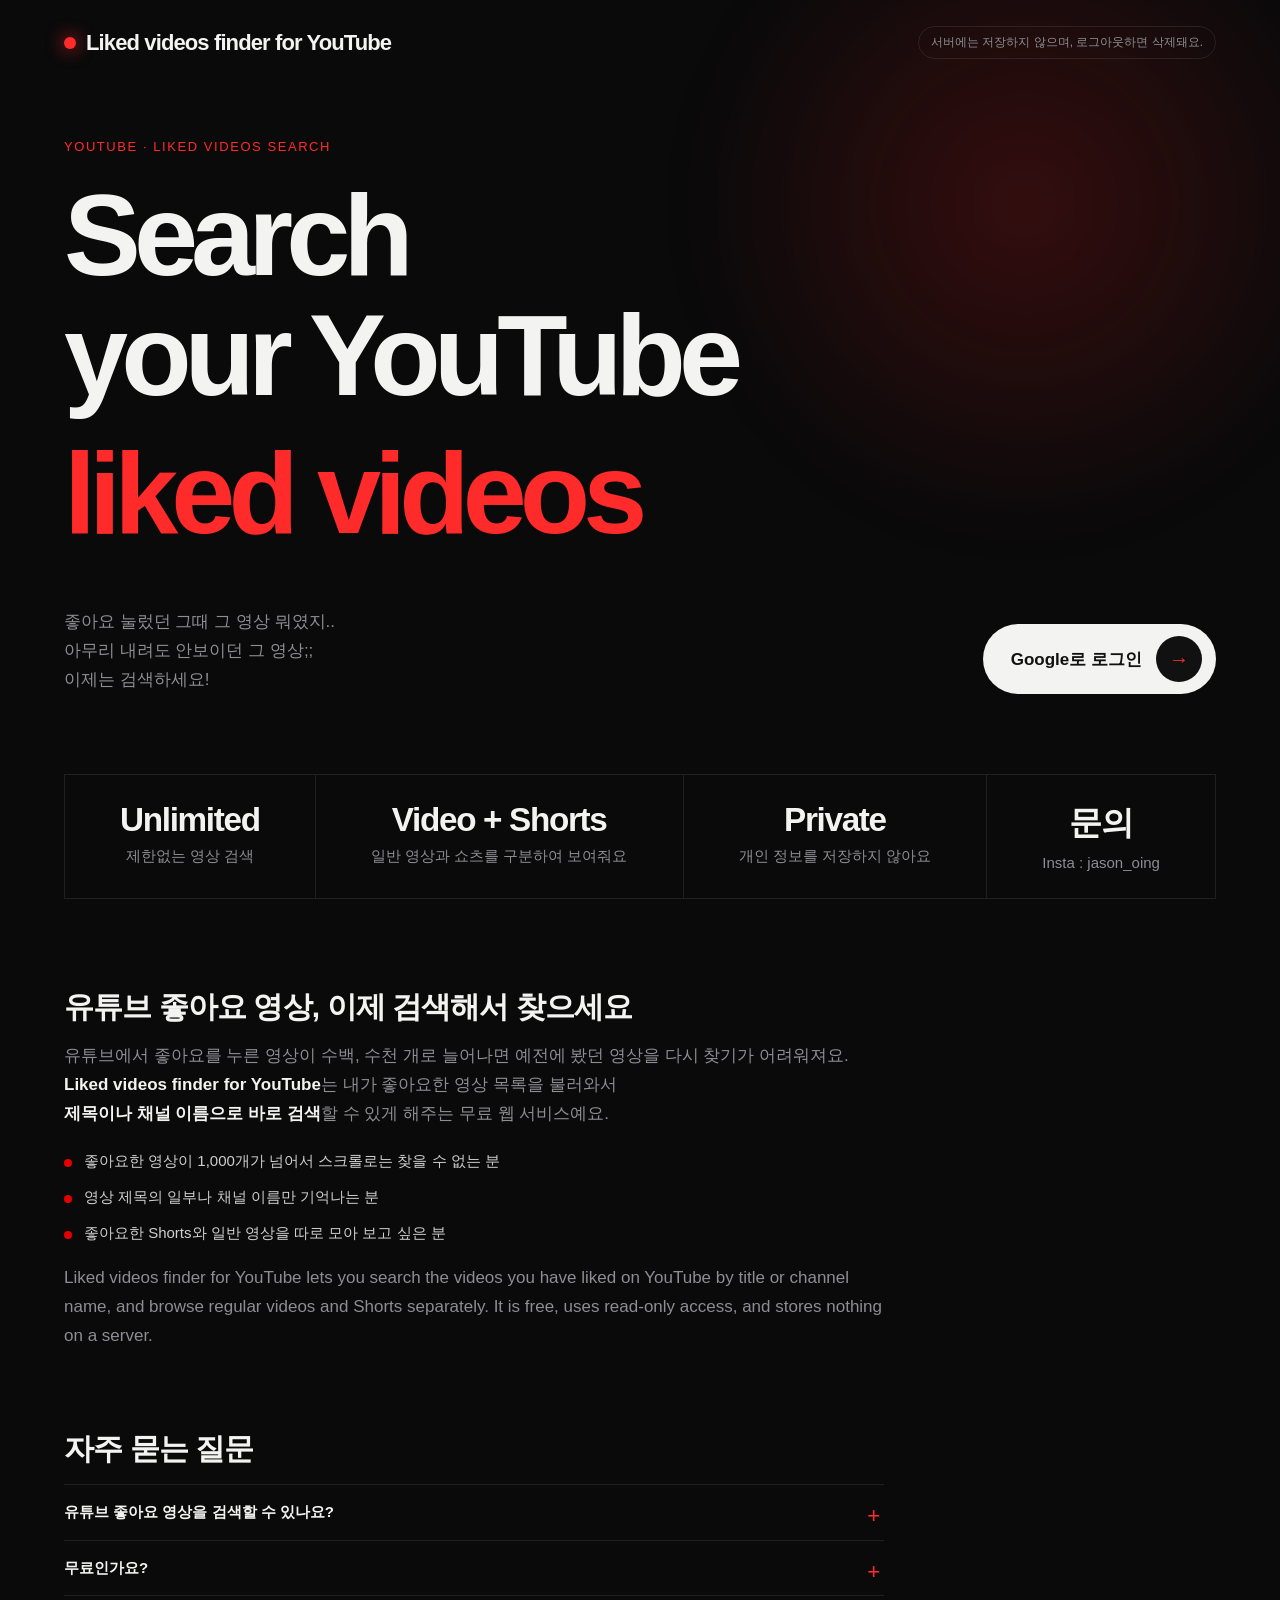
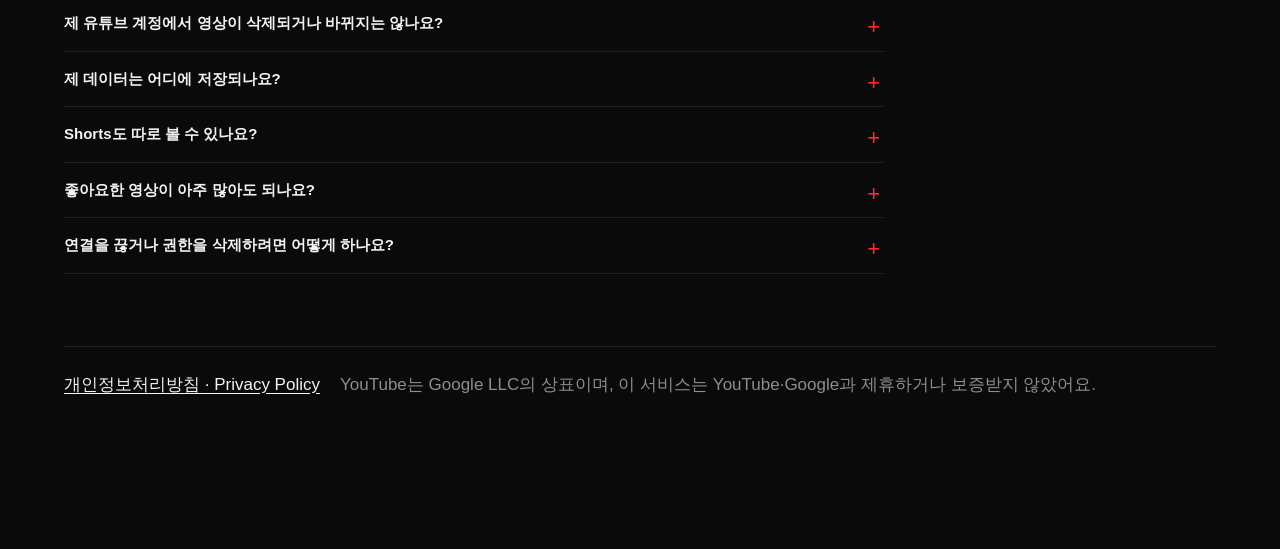
==== commit 786965c8: "Add files via upload" ====
--- a/index.html
+++ b/index.html
@@ -82,7 +82,7 @@
         <div class="kicker">YouTube · Liked videos search</div>
         <h1 class="mega">Search<br />your YouTube<br /><span class="red">liked videos</span></h1>
         <div class="hero-row">
-          <p>좋아요 눌렀던 그때 그 영상, 이제는 쉽게 검색하세요.<br />이제 제목 한 줄이면 다시 찾을 수 있어요.</p>
+          <p>좋아요 눌렀던 그때 그 영상 뭐였지..<br />아무리 내려도 안보이던 그 영상;;<br />이제는 검색하세요!</p>
           <button type="button" id="loginBtn" class="login-btn">Google로 로그인 <i>→</i></button>
         </div>
         <div class="stats">
@@ -91,17 +91,12 @@
           <div><b>Private</b><span>개인 정보를 저장하지 않아요</span></div>
           <div><b>문의</b><span>Insta : jason_oing</span></div>
         </div>
-        <p class="legal">
-          <a href="privacy.html">개인정보처리방침 · Privacy Policy</a>
-          <span>YouTube는 Google LLC의 상표이며, 이 서비스는 YouTube·Google과 제휴하거나 보증받지 않았어요.</span>
-        </p>
-
         <div class="seo">
           <section class="seo-block" aria-labelledby="seo-about">
             <h2 id="seo-about">유튜브 좋아요 영상, 이제 검색해서 찾으세요</h2>
             <p>
-              유튜브에서 좋아요를 누른 영상이 수백, 수천 개로 늘어나면 예전에 봤던 영상을 다시 찾기가 어려워져요.
-              <b>Liked videos finder for YouTube</b>는 내가 좋아요한 영상 목록을 불러와서
+              유튜브에서 좋아요를 누른 영상이 수백, 수천 개로 늘어나면 예전에 봤던 영상을 다시 찾기가 어려워져요.<br />
+              <b>Liked videos finder for YouTube</b>는 내가 좋아요한 영상 목록을 불러와서<br />
               <b>제목이나 채널 이름으로 바로 검색</b>할 수 있게 해주는 무료 웹 서비스예요.
             </p>
             <ul class="seo-list">
@@ -115,15 +110,6 @@
             </p>
           </section>
 
-          <section class="seo-block" aria-labelledby="seo-how">
-            <h2 id="seo-how">사용 방법</h2>
-            <ol class="seo-steps">
-              <li><b>Google로 로그인</b><span>YouTube 읽기 전용 권한만 요청해요.</span></li>
-              <li><b>좋아요 목록 불러오기</b><span>로그인하면 내 ‘좋아요 표시한 동영상’을 자동으로 가져와요.</span></li>
-              <li><b>제목·채널로 검색</b><span>채널별 필터, 정렬, 일반 영상/Shorts 탭으로 찾고, 누르면 유튜브에서 열려요.</span></li>
-            </ol>
-          </section>
-
           <section class="seo-block" aria-labelledby="seo-faq">
             <h2 id="seo-faq">자주 묻는 질문</h2>
             <details>
@@ -156,6 +142,11 @@
             </details>
           </section>
         </div>
+
+        <p class="legal">
+          <a href="privacy.html">개인정보처리방침 · Privacy Policy</a>
+          <span>YouTube는 Google LLC의 상표이며, 이 서비스는 YouTube·Google과 제휴하거나 보증받지 않았어요.</span>
+        </p>
       </div>
     </section>
 
--- a/styles.css
+++ b/styles.css
@@ -239,6 +239,12 @@
   font-size: 12.5px;
   color: var(--muted);
 }
+.seo + .legal {
+  margin-top: 72px;
+  max-width: none;
+  padding-top: 24px;
+  border-top: 1px solid var(--line);
+}
 .legal a {
   color: var(--ink);
   text-decoration: underline;
@@ -328,6 +334,7 @@
   margin-bottom: 16px;
 }
 .seo p {
+  max-width: none;
   margin-bottom: 14px;
 }
 .seo b {
@@ -365,43 +372,6 @@
   background: var(--red-solid);
 }
 .seo-en {
-  color: var(--muted);
-  font-size: 14px;
-}
-.seo-steps {
-  list-style: none;
-  counter-reset: step;
-  display: grid;
-  gap: 14px;
-}
-.seo-steps li {
-  counter-increment: step;
-  position: relative;
-  padding: 16px 18px 16px 62px;
-  border: 1px solid var(--line);
-  border-radius: 16px;
-  background: var(--panel);
-  line-height: 1.6;
-}
-.seo-steps li::before {
-  content: counter(step);
-  position: absolute;
-  left: 18px;
-  top: 16px;
-  width: 30px;
-  height: 30px;
-  border-radius: 50%;
-  background: var(--red-solid);
-  color: #fff;
-  font-weight: 800;
-  display: grid;
-  place-items: center;
-}
-.seo-steps b {
-  display: block;
-  font-size: 16px;
-}
-.seo-steps span {
   color: var(--muted);
   font-size: 14px;
 }
